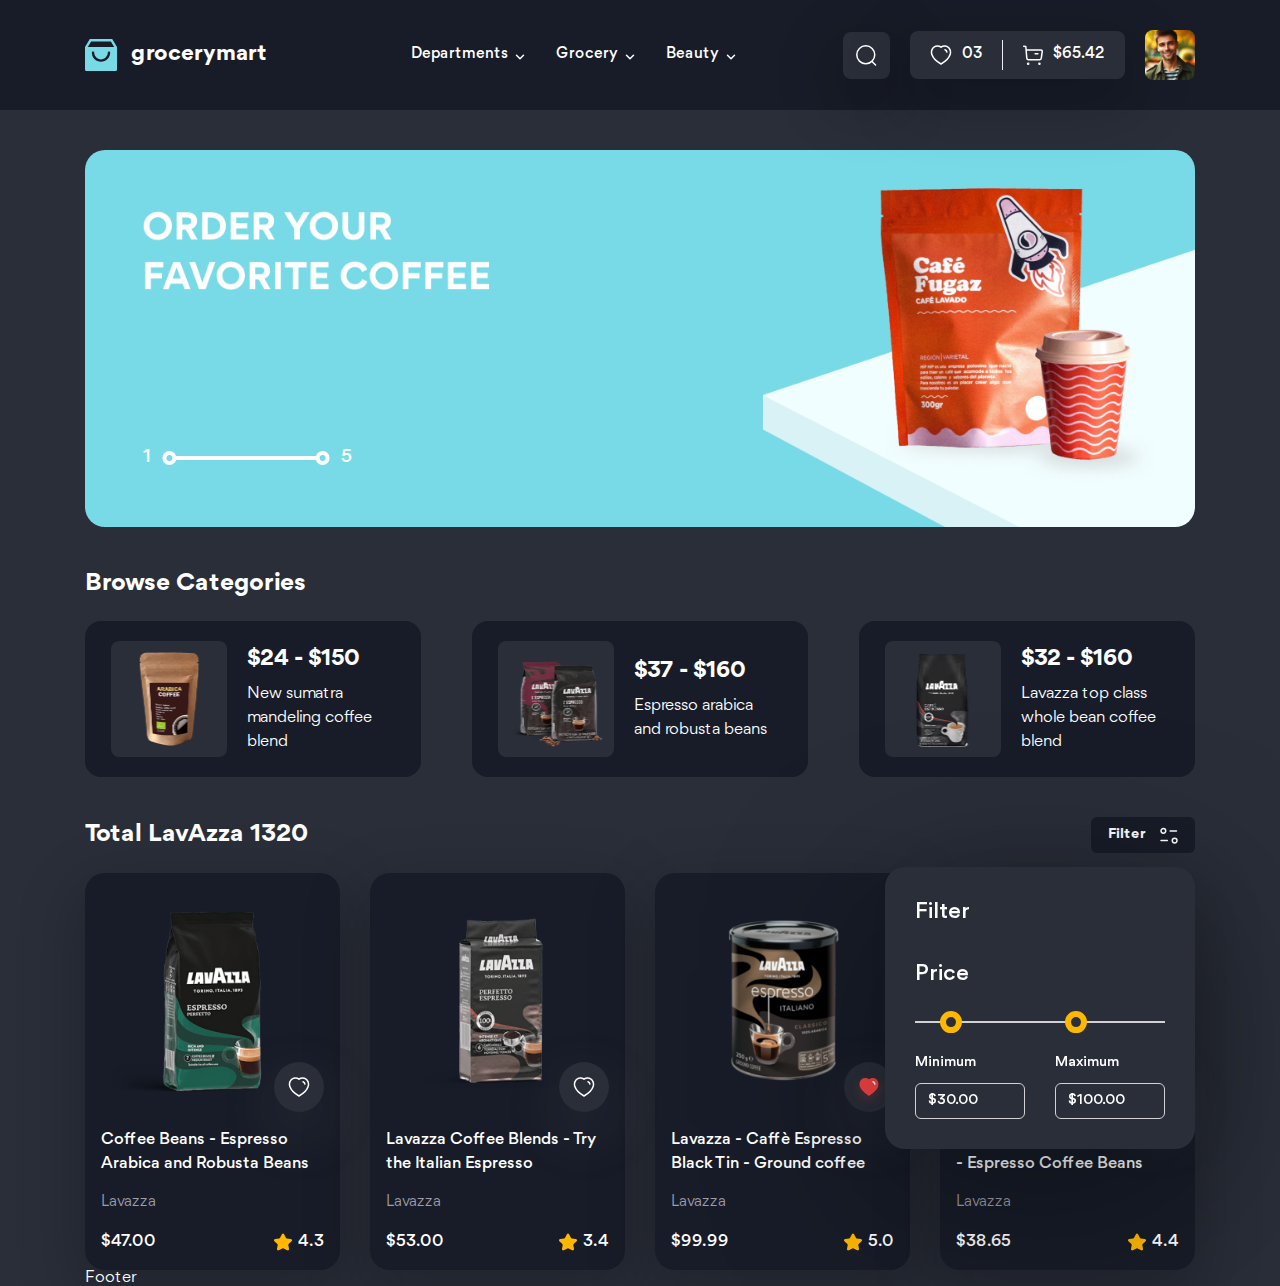
==== index.html @ 6d260caa "Làm form filter sản phẩm #1" ====
<!DOCTYPE html>
<html lang="en" class="dark">
  <head>
    <meta charset="UTF-8" />
    <meta name="viewport" content="width=device-width, initial-scale=1.0" />
    <title>Grocery Mart</title>

    <!-- Favicon -->
    <link rel="apple-touch-icon" sizes="76x76" href="./assets/favicon/apple-touch-icon.png" />
    <link rel="icon" type="image/png" sizes="32x32" href="./assets/favicon/favicon-32x32.png" />
    <link rel="icon" type="image/png" sizes="16x16" href="./assets/favicon/favicon-16x16.png" />
    <link rel="manifest" href="./assets/favicon/site.webmanifest" />
    <link rel="mask-icon" href="./assets/favicon/safari-pinned-tab.svg" color="#5bbad5" />
    <meta name="msapplication-TileColor" content="#da532c" />
    <meta name="theme-color" content="#ffffff" />

    <!-- Fonts -->
    <link rel="stylesheet" href="./assets/fonts/stylesheet.css" />

    <!-- Styles -->
    <link rel="stylesheet" href="./assets/css/main.css" />

    <!-- Scripts -->
    <script src="./assets/js/scripts.js"></script>
  </head>
  <body>
    <!-- Header -->
    <header id="header" class="header"></header>
    <script>
      load("#header", "./templates/header.html");
    </script>

    <div class="container home">
      <!-- Slideshow -->
      <div class="home__container">
        <div class="slideshow">
          <div class="slideshow__inner">
            <div class="slideshow__item">
              <a href="#!" class="slideshow__link">
                <picture>
                  <source srcset="./assets/images/slideshow/item-1-md.png" media="(max-width: 767.98px)" />
                  <img src="./assets/images/slideshow/item-1.png" alt="" class="slideshow__img" />
                </picture>
              </a>
            </div>
          </div>

          <div class="slideshow__page">
            <span class="slideshow__num">1</span>
            <span class="slideshow__slider"></span>
            <span class="slideshow__num">5</span>
          </div>
        </div>
      </div>

      <!-- Browse Categories -->
      <section class="home__container">
        <div class="home__row">
          <h2 class="home__heading">Browse Categories</h2>
        </div>
        <div class="home__cate row row-cols-3 row-cols-md-1">
          <!-- Category item 1 -->
          <div class="col">
            <a href="#!">
              <article class="cate-item">
                <img src="./assets/images/category-item/cate-item-1.png" alt="" class="cate-item__thumb" />
                <div class="cate-item__info">
                  <h3 class="cate-item__title">$24 - $150</h3>
                  <p class="cate-item__desc">New sumatra mandeling coffee blend</p>
                </div>
              </article>
            </a>
          </div>

          <!-- Category item 2 -->
          <div class="col">
            <a href="#!">
              <article class="cate-item">
                <img src="./assets/images/category-item/cate-item-2.png" alt="" class="cate-item__thumb" />
                <div class="cate-item__info">
                  <h3 class="cate-item__title">$37 - $160</h3>
                  <p class="cate-item__desc">Espresso arabica and robusta beans</p>
                </div>
              </article>
            </a>
          </div>

          <!-- Category item 3 -->
          <div class="col">
            <a href="#!">
              <article class="cate-item">
                <img src="./assets/images/category-item/cate-item-3.png" alt="" class="cate-item__thumb" />
                <div class="cate-item__info">
                  <h3 class="cate-item__title">$32 - $160</h3>
                  <p class="cate-item__desc">Lavazza top class whole bean coffee blend</p>
                </div>
              </article>
            </a>
          </div>
        </div>
      </section>

      <!-- Total LavAzza 1320 -->
      <section class="home__container">
        <div class="home__row">
          <h2 class="home__heading">Total LavAzza 1320</h2>
          <div class="filter-wrap">
            <button class="filter-btn">
              Filter
              <img src="./assets/icons/filter.svg" alt="" class="filter-btn__icon icon" />
            </button>

            <div class="filter">
              <h3 class="filter__heading">Filter</h3>
              <form action="" class="filter__form">
                <div class="filter__row">
                  <!-- Filter col 1 -->
                  <div class="filter__col">
                    <label for="" class="filter__label">Price</label>
                    <div class="filter__form-group">
                      <div class="filter__form-slider" style="--min-value: 10%; --max-value: 60%"></div>
                    </div>
                    <div class="filter__form-group filter__form-group--inline">
                      <div>
                        <label for="" class="filter__label filter__label--small">Minimum</label>
                        <input type="text" value="$30.00" class="filter__input" readonly />
                      </div>
                      <div>
                        <label for="" class="filter__label filter__label--small">Maximum</label>
                        <input type="text" value="$100.00" class="filter__input" readonly />
                      </div>
                    </div>
                  </div>

                  <!-- Filter col 2 -->
                  <div class="filter__col"></div>

                  <!-- Filter col 3 -->
                  <div class="filter__col"></div>
                </div>
              </form>
            </div>
          </div>
        </div>

        <div class="row row-cols-4 row-cols-lg-2 row-cols-sm-1 gy-3">
          <!-- Product card 1 -->
          <div class="col">
            <article class="product-card">
              <div class="product-card__img-wrap">
                <a href="#!"
                  ><img src="./assets/images/product-card/product-1.png" alt="" class="product-card__thumb"
                /></a>
                <button class="like-btn product-card__like-btn">
                  <img src="./assets/icons/heart.svg" alt="" class="like-btn__icon icon" />
                  <img src="./assets/icons/heart-red.svg" alt="" class="like-btn__icon--liked" />
                </button>
              </div>
              <h3 class="product-card__title"><a href="#!">Coffee Beans - Espresso Arabica and Robusta Beans</a></h3>
              <p class="product-card__brand">Lavazza</p>
              <div class="product-card__row">
                <span class="product-card__price">$47.00</span>
                <img src="./assets/icons/star.svg" alt="" class="product-card__star-icon" />
                <span class="product-card__score">4.3</span>
              </div>
            </article>
          </div>

          <!-- Product card 2 -->
          <div class="col">
            <article class="product-card">
              <div class="product-card__img-wrap">
                <a href="#!"
                  ><img src="./assets/images/product-card/product-2.png" alt="" class="product-card__thumb"
                /></a>
                <button class="like-btn product-card__like-btn">
                  <img src="./assets/icons/heart.svg" alt="" class="like-btn__icon icon" />
                  <img src="./assets/icons/heart-red.svg" alt="" class="like-btn__icon--liked" />
                </button>
              </div>
              <h3 class="product-card__title"><a href="#!">Lavazza Coffee Blends - Try the Italian Espresso</a></h3>
              <p class="product-card__brand">Lavazza</p>
              <div class="product-card__row">
                <span class="product-card__price">$53.00</span>
                <img src="./assets/icons/star.svg" alt="" class="product-card__star-icon" />
                <span class="product-card__score">3.4</span>
              </div>
            </article>
          </div>

          <!-- Product card 3 -->
          <div class="col">
            <article class="product-card">
              <div class="product-card__img-wrap">
                <a href="#!"
                  ><img src="./assets/images/product-card/product-3.png" alt="" class="product-card__thumb"
                /></a>
                <button class="like-btn like-btn--liked product-card__like-btn">
                  <img src="./assets/icons/heart.svg" alt="" class="like-btn__icon icon" />
                  <img src="./assets/icons/heart-red.svg" alt="" class="like-btn__icon--liked" />
                </button>
              </div>
              <h3 class="product-card__title"><a href="#!">Lavazza - Caffè Espresso Black Tin - Ground coffee</a></h3>
              <p class="product-card__brand">Lavazza</p>
              <div class="product-card__row">
                <span class="product-card__price">$99.99</span>
                <img src="./assets/icons/star.svg" alt="" class="product-card__star-icon" />
                <span class="product-card__score">5.0</span>
              </div>
            </article>
          </div>

          <!-- Product card 4 -->
          <div class="col">
            <article class="product-card">
              <div class="product-card__img-wrap">
                <a href="#!"
                  ><img src="./assets/images/product-card/product-4.png" alt="" class="product-card__thumb"
                /></a>
                <button class="like-btn product-card__like-btn">
                  <img src="./assets/icons/heart.svg" alt="" class="like-btn__icon icon" />
                  <img src="./assets/icons/heart-red.svg" alt="" class="like-btn__icon--liked" />
                </button>
              </div>
              <h3 class="product-card__title"><a href="#!">Qualità Oro Mountain Grown - Espresso Coffee Beans</a></h3>
              <p class="product-card__brand">Lavazza</p>
              <div class="product-card__row">
                <span class="product-card__price">$38.65</span>
                <img src="./assets/icons/star.svg" alt="" class="product-card__star-icon" />
                <span class="product-card__score">4.4</span>
              </div>
            </article>
          </div>
        </div>
      </section>

      <!-- Footer -->
      <footer id="footer"></footer>
      <script>
        load("#footer", "./templates/footer.html");
      </script>
    </div>
  </body>
</html>
---- assets/fonts/stylesheet.css ----
@font-face {
    font-family: 'Gordita';
    src: url('Gordita-Bold.woff2') format('woff2'),
        url('Gordita-Bold.woff') format('woff');
    font-weight: bold;
    font-style: normal;
    font-display: swap;
}

@font-face {
    font-family: 'Gordita';
    src: url('Gordita-BlackItalic.woff2') format('woff2'),
        url('Gordita-BlackItalic.woff') format('woff');
    font-weight: 900;
    font-style: italic;
    font-display: swap;
}

@font-face {
    font-family: 'Gordita';
    src: url('Gordita-Black.woff2') format('woff2'),
        url('Gordita-Black.woff') format('woff');
    font-weight: 900;
    font-style: normal;
    font-display: swap;
}

@font-face {
    font-family: 'Gordita';
    src: url('Gordita-Regular.woff2') format('woff2'),
        url('Gordita-Regular.woff') format('woff');
    font-weight: normal;
    font-style: normal;
    font-display: swap;
}

@font-face {
    font-family: 'Gordita';
    src: url('Gordita-Medium.woff2') format('woff2'),
        url('Gordita-Medium.woff') format('woff');
    font-weight: 500;
    font-style: normal;
    font-display: swap;
}

@font-face {
    font-family: 'Gordita';
    src: url('Gordita-Light.woff2') format('woff2'),
        url('Gordita-Light.woff') format('woff');
    font-weight: 300;
    font-style: normal;
    font-display: swap;
}

@font-face {
    font-family: 'Gordita';
    src: url('Gordita-MediumItalic.woff2') format('woff2'),
        url('Gordita-MediumItalic.woff') format('woff');
    font-weight: 500;
    font-style: italic;
    font-display: swap;
}

@font-face {
    font-family: 'Gordita';
    src: url('Gordita-BoldItalic.woff2') format('woff2'),
        url('Gordita-BoldItalic.woff') format('woff');
    font-weight: bold;
    font-style: italic;
    font-display: swap;
}

@font-face {
    font-family: 'Gordita';
    src: url('Gordita-LightItalic.woff2') format('woff2'),
        url('Gordita-LightItalic.woff') format('woff');
    font-weight: 300;
    font-style: italic;
    font-display: swap;
}

@font-face {
    font-family: 'Gordita';
    src: url('Gordita-Italic.woff2') format('woff2'),
        url('Gordita-Italic.woff') format('woff');
    font-weight: normal;
    font-style: italic;
    font-display: swap;
}
---- assets/css/main.css ----
/* http://meyerweb.com/eric/tools/css/reset/ 
   v2.0 | 20110126
   License: none (public domain)
*/
html,
body,
div,
span,
applet,
object,
iframe,
h1,
h2,
h3,
h4,
h5,
h6,
p,
blockquote,
pre,
a,
abbr,
acronym,
address,
big,
cite,
code,
del,
dfn,
em,
img,
ins,
kbd,
q,
s,
samp,
small,
strike,
strong,
sub,
sup,
tt,
var,
b,
u,
i,
center,
dl,
dt,
dd,
ol,
ul,
li,
fieldset,
form,
label,
legend,
table,
caption,
tbody,
tfoot,
thead,
tr,
th,
td,
article,
aside,
canvas,
details,
embed,
figure,
figcaption,
footer,
header,
hgroup,
menu,
nav,
output,
ruby,
section,
summary,
time,
mark,
audio,
video {
  margin: 0;
  padding: 0;
  border: 0;
  font-size: 100%;
  font: inherit;
  vertical-align: baseline;
}

/* HTML5 display-role reset for older browsers */
article,
aside,
details,
figcaption,
figure,
footer,
header,
hgroup,
menu,
nav,
section {
  display: block;
}

body {
  line-height: 1;
}

ol,
ul {
  list-style: none;
}

blockquote,
q {
  quotes: none;
}

blockquote:before,
blockquote:after,
q:before,
q:after {
  content: "";
  content: none;
}

table {
  border-collapse: collapse;
  border-spacing: 0;
}

*,
::before,
::after {
  box-sizing: border-box;
}

html {
  font-size: 62.5%;
}

body {
  font-size: 1.6rem;
  font-family: Gordita, sans-serif;
  color: var(--text-color);
  background-color: var(--body-bg-color);
}

a {
  color: inherit;
  text-decoration: none;
  -webkit-tap-highlight-color: transparent;
}

button {
  background: transparent;
  border: none;
  outline: none;
  cursor: pointer;
}

button,
input,
select,
textarea {
  font-family: inherit;
  color: inherit;
  outline: none;
  -webkit-tap-highlight-color: transparent;
}

.icon {
  filter: var(--icon-color);
}

@media (max-width: 575.98px) {
  .container {
    padding-left: 20px !important;
    padding-right: 20px !important;
  }
}

.row > *, .container-fluid, .container {
  padding-left: calc(var(--grid-gutter-x) * 0.5);
  padding-right: calc(var(--grid-gutter-x) * 0.5);
}

.container-fluid, .container {
  --grid-gutter-x: 30px;
  --grid-gutter-y: 0;
  width: 100%;
  margin-left: auto;
  margin-right: auto;
}

.container {
  width: 1370px;
}

.row {
  display: flex;
  flex-wrap: wrap;
  margin-top: calc(var(--grid-gutter-y) * -1);
  margin-left: calc(var(--grid-gutter-x) * 0.5 * -1);
  margin-right: calc(var(--grid-gutter-x) * 0.5 * -1);
}
.row > * {
  margin-top: var(--grid-gutter-y);
}

.col {
  flex: 1 0;
}

.row-cols-1 > * {
  flex: 0 0 auto;
  width: 100%;
}

.row-cols-2 > * {
  flex: 0 0 auto;
  width: 50%;
}

.row-cols-3 > * {
  flex: 0 0 auto;
  width: 33.3333333333%;
}

.row-cols-4 > * {
  flex: 0 0 auto;
  width: 25%;
}

.row-cols-5 > * {
  flex: 0 0 auto;
  width: 20%;
}

.row-cols-6 > * {
  flex: 0 0 auto;
  width: 16.6666666667%;
}

.col-1 {
  flex: 0 0 auto;
  width: 8.3333333333%;
}

.col-2 {
  flex: 0 0 auto;
  width: 16.6666666667%;
}

.col-3 {
  flex: 0 0 auto;
  width: 25%;
}

.col-4 {
  flex: 0 0 auto;
  width: 33.3333333333%;
}

.col-5 {
  flex: 0 0 auto;
  width: 41.6666666667%;
}

.col-6 {
  flex: 0 0 auto;
  width: 50%;
}

.col-7 {
  flex: 0 0 auto;
  width: 58.3333333333%;
}

.col-8 {
  flex: 0 0 auto;
  width: 66.6666666667%;
}

.col-9 {
  flex: 0 0 auto;
  width: 75%;
}

.col-10 {
  flex: 0 0 auto;
  width: 83.3333333333%;
}

.col-11 {
  flex: 0 0 auto;
  width: 91.6666666667%;
}

.col-12 {
  flex: 0 0 auto;
  width: 100%;
}

.offset-0 {
  margin-left: 0;
}

.offset-1 {
  margin-left: 8.3333333333%;
}

.offset-2 {
  margin-left: 16.6666666667%;
}

.offset-3 {
  margin-left: 25%;
}

.offset-4 {
  margin-left: 33.3333333333%;
}

.offset-5 {
  margin-left: 41.6666666667%;
}

.offset-6 {
  margin-left: 50%;
}

.offset-7 {
  margin-left: 58.3333333333%;
}

.offset-8 {
  margin-left: 66.6666666667%;
}

.offset-9 {
  margin-left: 75%;
}

.offset-10 {
  margin-left: 83.3333333333%;
}

.offset-11 {
  margin-left: 91.6666666667%;
}

.g-0,
.gx-0 {
  --grid-gutter-x: 0px;
}

.g-0,
.gy-0 {
  --grid-gutter-y: 0px;
}

.g-1,
.gx-1 {
  --grid-gutter-x: 7.5px;
}

.g-1,
.gy-1 {
  --grid-gutter-y: 7.5px;
}

.g-2,
.gx-2 {
  --grid-gutter-x: 15px;
}

.g-2,
.gy-2 {
  --grid-gutter-y: 15px;
}

.g-3,
.gx-3 {
  --grid-gutter-x: 30px;
}

.g-3,
.gy-3 {
  --grid-gutter-y: 30px;
}

.g-4,
.gx-4 {
  --grid-gutter-x: 45px;
}

.g-4,
.gy-4 {
  --grid-gutter-y: 45px;
}

.g-5,
.gx-5 {
  --grid-gutter-x: 90px;
}

.g-5,
.gy-5 {
  --grid-gutter-y: 90px;
}

@media (max-width: 1399.98px) {
  .container {
    max-width: 1140px;
  }
  .row-cols-xxl-1 > * {
    flex: 0 0 auto;
    width: 100%;
  }
  .row-cols-xxl-2 > * {
    flex: 0 0 auto;
    width: 50%;
  }
  .row-cols-xxl-3 > * {
    flex: 0 0 auto;
    width: 33.3333333333%;
  }
  .row-cols-xxl-4 > * {
    flex: 0 0 auto;
    width: 25%;
  }
  .row-cols-xxl-5 > * {
    flex: 0 0 auto;
    width: 20%;
  }
  .row-cols-xxl-6 > * {
    flex: 0 0 auto;
    width: 16.6666666667%;
  }
  .col-xxl-1 {
    flex: 0 0 auto;
    width: 8.3333333333%;
  }
  .col-xxl-2 {
    flex: 0 0 auto;
    width: 16.6666666667%;
  }
  .col-xxl-3 {
    flex: 0 0 auto;
    width: 25%;
  }
  .col-xxl-4 {
    flex: 0 0 auto;
    width: 33.3333333333%;
  }
  .col-xxl-5 {
    flex: 0 0 auto;
    width: 41.6666666667%;
  }
  .col-xxl-6 {
    flex: 0 0 auto;
    width: 50%;
  }
  .col-xxl-7 {
    flex: 0 0 auto;
    width: 58.3333333333%;
  }
  .col-xxl-8 {
    flex: 0 0 auto;
    width: 66.6666666667%;
  }
  .col-xxl-9 {
    flex: 0 0 auto;
    width: 75%;
  }
  .col-xxl-10 {
    flex: 0 0 auto;
    width: 83.3333333333%;
  }
  .col-xxl-11 {
    flex: 0 0 auto;
    width: 91.6666666667%;
  }
  .col-xxl-12 {
    flex: 0 0 auto;
    width: 100%;
  }
  .offset-xxl-0 {
    margin-left: 0;
  }
  .offset-xxl-1 {
    margin-left: 8.3333333333%;
  }
  .offset-xxl-2 {
    margin-left: 16.6666666667%;
  }
  .offset-xxl-3 {
    margin-left: 25%;
  }
  .offset-xxl-4 {
    margin-left: 33.3333333333%;
  }
  .offset-xxl-5 {
    margin-left: 41.6666666667%;
  }
  .offset-xxl-6 {
    margin-left: 50%;
  }
  .offset-xxl-7 {
    margin-left: 58.3333333333%;
  }
  .offset-xxl-8 {
    margin-left: 66.6666666667%;
  }
  .offset-xxl-9 {
    margin-left: 75%;
  }
  .offset-xxl-10 {
    margin-left: 83.3333333333%;
  }
  .offset-xxl-11 {
    margin-left: 91.6666666667%;
  }
  .g-xxl-0,
  .gx-xxl-0 {
    --grid-gutter-x: 0px;
  }
  .g-xxl-0,
  .gy-xxl-0 {
    --grid-gutter-y: 0px;
  }
  .g-xxl-1,
  .gx-xxl-1 {
    --grid-gutter-x: 7.5px;
  }
  .g-xxl-1,
  .gy-xxl-1 {
    --grid-gutter-y: 7.5px;
  }
  .g-xxl-2,
  .gx-xxl-2 {
    --grid-gutter-x: 15px;
  }
  .g-xxl-2,
  .gy-xxl-2 {
    --grid-gutter-y: 15px;
  }
  .g-xxl-3,
  .gx-xxl-3 {
    --grid-gutter-x: 30px;
  }
  .g-xxl-3,
  .gy-xxl-3 {
    --grid-gutter-y: 30px;
  }
  .g-xxl-4,
  .gx-xxl-4 {
    --grid-gutter-x: 45px;
  }
  .g-xxl-4,
  .gy-xxl-4 {
    --grid-gutter-y: 45px;
  }
  .g-xxl-5,
  .gx-xxl-5 {
    --grid-gutter-x: 90px;
  }
  .g-xxl-5,
  .gy-xxl-5 {
    --grid-gutter-y: 90px;
  }
}
@media (max-width: 1199.98px) {
  .container {
    max-width: 960px;
  }
  .row-cols-xl-1 > * {
    flex: 0 0 auto;
    width: 100%;
  }
  .row-cols-xl-2 > * {
    flex: 0 0 auto;
    width: 50%;
  }
  .row-cols-xl-3 > * {
    flex: 0 0 auto;
    width: 33.3333333333%;
  }
  .row-cols-xl-4 > * {
    flex: 0 0 auto;
    width: 25%;
  }
  .row-cols-xl-5 > * {
    flex: 0 0 auto;
    width: 20%;
  }
  .row-cols-xl-6 > * {
    flex: 0 0 auto;
    width: 16.6666666667%;
  }
  .col-xl-1 {
    flex: 0 0 auto;
    width: 8.3333333333%;
  }
  .col-xl-2 {
    flex: 0 0 auto;
    width: 16.6666666667%;
  }
  .col-xl-3 {
    flex: 0 0 auto;
    width: 25%;
  }
  .col-xl-4 {
    flex: 0 0 auto;
    width: 33.3333333333%;
  }
  .col-xl-5 {
    flex: 0 0 auto;
    width: 41.6666666667%;
  }
  .col-xl-6 {
    flex: 0 0 auto;
    width: 50%;
  }
  .col-xl-7 {
    flex: 0 0 auto;
    width: 58.3333333333%;
  }
  .col-xl-8 {
    flex: 0 0 auto;
    width: 66.6666666667%;
  }
  .col-xl-9 {
    flex: 0 0 auto;
    width: 75%;
  }
  .col-xl-10 {
    flex: 0 0 auto;
    width: 83.3333333333%;
  }
  .col-xl-11 {
    flex: 0 0 auto;
    width: 91.6666666667%;
  }
  .col-xl-12 {
    flex: 0 0 auto;
    width: 100%;
  }
  .offset-xl-0 {
    margin-left: 0;
  }
  .offset-xl-1 {
    margin-left: 8.3333333333%;
  }
  .offset-xl-2 {
    margin-left: 16.6666666667%;
  }
  .offset-xl-3 {
    margin-left: 25%;
  }
  .offset-xl-4 {
    margin-left: 33.3333333333%;
  }
  .offset-xl-5 {
    margin-left: 41.6666666667%;
  }
  .offset-xl-6 {
    margin-left: 50%;
  }
  .offset-xl-7 {
    margin-left: 58.3333333333%;
  }
  .offset-xl-8 {
    margin-left: 66.6666666667%;
  }
  .offset-xl-9 {
    margin-left: 75%;
  }
  .offset-xl-10 {
    margin-left: 83.3333333333%;
  }
  .offset-xl-11 {
    margin-left: 91.6666666667%;
  }
  .g-xl-0,
  .gx-xl-0 {
    --grid-gutter-x: 0px;
  }
  .g-xl-0,
  .gy-xl-0 {
    --grid-gutter-y: 0px;
  }
  .g-xl-1,
  .gx-xl-1 {
    --grid-gutter-x: 7.5px;
  }
  .g-xl-1,
  .gy-xl-1 {
    --grid-gutter-y: 7.5px;
  }
  .g-xl-2,
  .gx-xl-2 {
    --grid-gutter-x: 15px;
  }
  .g-xl-2,
  .gy-xl-2 {
    --grid-gutter-y: 15px;
  }
  .g-xl-3,
  .gx-xl-3 {
    --grid-gutter-x: 30px;
  }
  .g-xl-3,
  .gy-xl-3 {
    --grid-gutter-y: 30px;
  }
  .g-xl-4,
  .gx-xl-4 {
    --grid-gutter-x: 45px;
  }
  .g-xl-4,
  .gy-xl-4 {
    --grid-gutter-y: 45px;
  }
  .g-xl-5,
  .gx-xl-5 {
    --grid-gutter-x: 90px;
  }
  .g-xl-5,
  .gy-xl-5 {
    --grid-gutter-y: 90px;
  }
}
@media (max-width: 991.98px) {
  .container {
    max-width: 720px;
  }
  .row-cols-lg-1 > * {
    flex: 0 0 auto;
    width: 100%;
  }
  .row-cols-lg-2 > * {
    flex: 0 0 auto;
    width: 50%;
  }
  .row-cols-lg-3 > * {
    flex: 0 0 auto;
    width: 33.3333333333%;
  }
  .row-cols-lg-4 > * {
    flex: 0 0 auto;
    width: 25%;
  }
  .row-cols-lg-5 > * {
    flex: 0 0 auto;
    width: 20%;
  }
  .row-cols-lg-6 > * {
    flex: 0 0 auto;
    width: 16.6666666667%;
  }
  .col-lg-1 {
    flex: 0 0 auto;
    width: 8.3333333333%;
  }
  .col-lg-2 {
    flex: 0 0 auto;
    width: 16.6666666667%;
  }
  .col-lg-3 {
    flex: 0 0 auto;
    width: 25%;
  }
  .col-lg-4 {
    flex: 0 0 auto;
    width: 33.3333333333%;
  }
  .col-lg-5 {
    flex: 0 0 auto;
    width: 41.6666666667%;
  }
  .col-lg-6 {
    flex: 0 0 auto;
    width: 50%;
  }
  .col-lg-7 {
    flex: 0 0 auto;
    width: 58.3333333333%;
  }
  .col-lg-8 {
    flex: 0 0 auto;
    width: 66.6666666667%;
  }
  .col-lg-9 {
    flex: 0 0 auto;
    width: 75%;
  }
  .col-lg-10 {
    flex: 0 0 auto;
    width: 83.3333333333%;
  }
  .col-lg-11 {
    flex: 0 0 auto;
    width: 91.6666666667%;
  }
  .col-lg-12 {
    flex: 0 0 auto;
    width: 100%;
  }
  .offset-lg-0 {
    margin-left: 0;
  }
  .offset-lg-1 {
    margin-left: 8.3333333333%;
  }
  .offset-lg-2 {
    margin-left: 16.6666666667%;
  }
  .offset-lg-3 {
    margin-left: 25%;
  }
  .offset-lg-4 {
    margin-left: 33.3333333333%;
  }
  .offset-lg-5 {
    margin-left: 41.6666666667%;
  }
  .offset-lg-6 {
    margin-left: 50%;
  }
  .offset-lg-7 {
    margin-left: 58.3333333333%;
  }
  .offset-lg-8 {
    margin-left: 66.6666666667%;
  }
  .offset-lg-9 {
    margin-left: 75%;
  }
  .offset-lg-10 {
    margin-left: 83.3333333333%;
  }
  .offset-lg-11 {
    margin-left: 91.6666666667%;
  }
  .g-lg-0,
  .gx-lg-0 {
    --grid-gutter-x: 0px;
  }
  .g-lg-0,
  .gy-lg-0 {
    --grid-gutter-y: 0px;
  }
  .g-lg-1,
  .gx-lg-1 {
    --grid-gutter-x: 7.5px;
  }
  .g-lg-1,
  .gy-lg-1 {
    --grid-gutter-y: 7.5px;
  }
  .g-lg-2,
  .gx-lg-2 {
    --grid-gutter-x: 15px;
  }
  .g-lg-2,
  .gy-lg-2 {
    --grid-gutter-y: 15px;
  }
  .g-lg-3,
  .gx-lg-3 {
    --grid-gutter-x: 30px;
  }
  .g-lg-3,
  .gy-lg-3 {
    --grid-gutter-y: 30px;
  }
  .g-lg-4,
  .gx-lg-4 {
    --grid-gutter-x: 45px;
  }
  .g-lg-4,
  .gy-lg-4 {
    --grid-gutter-y: 45px;
  }
  .g-lg-5,
  .gx-lg-5 {
    --grid-gutter-x: 90px;
  }
  .g-lg-5,
  .gy-lg-5 {
    --grid-gutter-y: 90px;
  }
}
@media (max-width: 767.98px) {
  .container {
    max-width: 540px;
  }
  .row-cols-md-1 > * {
    flex: 0 0 auto;
    width: 100%;
  }
  .row-cols-md-2 > * {
    flex: 0 0 auto;
    width: 50%;
  }
  .row-cols-md-3 > * {
    flex: 0 0 auto;
    width: 33.3333333333%;
  }
  .row-cols-md-4 > * {
    flex: 0 0 auto;
    width: 25%;
  }
  .row-cols-md-5 > * {
    flex: 0 0 auto;
    width: 20%;
  }
  .row-cols-md-6 > * {
    flex: 0 0 auto;
    width: 16.6666666667%;
  }
  .col-md-1 {
    flex: 0 0 auto;
    width: 8.3333333333%;
  }
  .col-md-2 {
    flex: 0 0 auto;
    width: 16.6666666667%;
  }
  .col-md-3 {
    flex: 0 0 auto;
    width: 25%;
  }
  .col-md-4 {
    flex: 0 0 auto;
    width: 33.3333333333%;
  }
  .col-md-5 {
    flex: 0 0 auto;
    width: 41.6666666667%;
  }
  .col-md-6 {
    flex: 0 0 auto;
    width: 50%;
  }
  .col-md-7 {
    flex: 0 0 auto;
    width: 58.3333333333%;
  }
  .col-md-8 {
    flex: 0 0 auto;
    width: 66.6666666667%;
  }
  .col-md-9 {
    flex: 0 0 auto;
    width: 75%;
  }
  .col-md-10 {
    flex: 0 0 auto;
    width: 83.3333333333%;
  }
  .col-md-11 {
    flex: 0 0 auto;
    width: 91.6666666667%;
  }
  .col-md-12 {
    flex: 0 0 auto;
    width: 100%;
  }
  .offset-md-0 {
    margin-left: 0;
  }
  .offset-md-1 {
    margin-left: 8.3333333333%;
  }
  .offset-md-2 {
    margin-left: 16.6666666667%;
  }
  .offset-md-3 {
    margin-left: 25%;
  }
  .offset-md-4 {
    margin-left: 33.3333333333%;
  }
  .offset-md-5 {
    margin-left: 41.6666666667%;
  }
  .offset-md-6 {
    margin-left: 50%;
  }
  .offset-md-7 {
    margin-left: 58.3333333333%;
  }
  .offset-md-8 {
    margin-left: 66.6666666667%;
  }
  .offset-md-9 {
    margin-left: 75%;
  }
  .offset-md-10 {
    margin-left: 83.3333333333%;
  }
  .offset-md-11 {
    margin-left: 91.6666666667%;
  }
  .g-md-0,
  .gx-md-0 {
    --grid-gutter-x: 0px;
  }
  .g-md-0,
  .gy-md-0 {
    --grid-gutter-y: 0px;
  }
  .g-md-1,
  .gx-md-1 {
    --grid-gutter-x: 7.5px;
  }
  .g-md-1,
  .gy-md-1 {
    --grid-gutter-y: 7.5px;
  }
  .g-md-2,
  .gx-md-2 {
    --grid-gutter-x: 15px;
  }
  .g-md-2,
  .gy-md-2 {
    --grid-gutter-y: 15px;
  }
  .g-md-3,
  .gx-md-3 {
    --grid-gutter-x: 30px;
  }
  .g-md-3,
  .gy-md-3 {
    --grid-gutter-y: 30px;
  }
  .g-md-4,
  .gx-md-4 {
    --grid-gutter-x: 45px;
  }
  .g-md-4,
  .gy-md-4 {
    --grid-gutter-y: 45px;
  }
  .g-md-5,
  .gx-md-5 {
    --grid-gutter-x: 90px;
  }
  .g-md-5,
  .gy-md-5 {
    --grid-gutter-y: 90px;
  }
}
@media (max-width: 575.98px) {
  .container {
    max-width: 100%;
  }
  .row-cols-sm-1 > * {
    flex: 0 0 auto;
    width: 100%;
  }
  .row-cols-sm-2 > * {
    flex: 0 0 auto;
    width: 50%;
  }
  .row-cols-sm-3 > * {
    flex: 0 0 auto;
    width: 33.3333333333%;
  }
  .row-cols-sm-4 > * {
    flex: 0 0 auto;
    width: 25%;
  }
  .row-cols-sm-5 > * {
    flex: 0 0 auto;
    width: 20%;
  }
  .row-cols-sm-6 > * {
    flex: 0 0 auto;
    width: 16.6666666667%;
  }
  .col-sm-1 {
    flex: 0 0 auto;
    width: 8.3333333333%;
  }
  .col-sm-2 {
    flex: 0 0 auto;
    width: 16.6666666667%;
  }
  .col-sm-3 {
    flex: 0 0 auto;
    width: 25%;
  }
  .col-sm-4 {
    flex: 0 0 auto;
    width: 33.3333333333%;
  }
  .col-sm-5 {
    flex: 0 0 auto;
    width: 41.6666666667%;
  }
  .col-sm-6 {
    flex: 0 0 auto;
    width: 50%;
  }
  .col-sm-7 {
    flex: 0 0 auto;
    width: 58.3333333333%;
  }
  .col-sm-8 {
    flex: 0 0 auto;
    width: 66.6666666667%;
  }
  .col-sm-9 {
    flex: 0 0 auto;
    width: 75%;
  }
  .col-sm-10 {
    flex: 0 0 auto;
    width: 83.3333333333%;
  }
  .col-sm-11 {
    flex: 0 0 auto;
    width: 91.6666666667%;
  }
  .col-sm-12 {
    flex: 0 0 auto;
    width: 100%;
  }
  .offset-sm-0 {
    margin-left: 0;
  }
  .offset-sm-1 {
    margin-left: 8.3333333333%;
  }
  .offset-sm-2 {
    margin-left: 16.6666666667%;
  }
  .offset-sm-3 {
    margin-left: 25%;
  }
  .offset-sm-4 {
    margin-left: 33.3333333333%;
  }
  .offset-sm-5 {
    margin-left: 41.6666666667%;
  }
  .offset-sm-6 {
    margin-left: 50%;
  }
  .offset-sm-7 {
    margin-left: 58.3333333333%;
  }
  .offset-sm-8 {
    margin-left: 66.6666666667%;
  }
  .offset-sm-9 {
    margin-left: 75%;
  }
  .offset-sm-10 {
    margin-left: 83.3333333333%;
  }
  .offset-sm-11 {
    margin-left: 91.6666666667%;
  }
  .g-sm-0,
  .gx-sm-0 {
    --grid-gutter-x: 0px;
  }
  .g-sm-0,
  .gy-sm-0 {
    --grid-gutter-y: 0px;
  }
  .g-sm-1,
  .gx-sm-1 {
    --grid-gutter-x: 7.5px;
  }
  .g-sm-1,
  .gy-sm-1 {
    --grid-gutter-y: 7.5px;
  }
  .g-sm-2,
  .gx-sm-2 {
    --grid-gutter-x: 15px;
  }
  .g-sm-2,
  .gy-sm-2 {
    --grid-gutter-y: 15px;
  }
  .g-sm-3,
  .gx-sm-3 {
    --grid-gutter-x: 30px;
  }
  .g-sm-3,
  .gy-sm-3 {
    --grid-gutter-y: 30px;
  }
  .g-sm-4,
  .gx-sm-4 {
    --grid-gutter-x: 45px;
  }
  .g-sm-4,
  .gy-sm-4 {
    --grid-gutter-y: 45px;
  }
  .g-sm-5,
  .gx-sm-5 {
    --grid-gutter-x: 90px;
  }
  .g-sm-5,
  .gy-sm-5 {
    --grid-gutter-y: 90px;
  }
}
.d-block {
  display: block !important;
}

.d-flex {
  display: flex !important;
}

.d-grid {
  display: grid !important;
}

.d-none {
  display: none !important;
}

@media (max-width: 1399.98px) {
  .d-xxl-block {
    display: block !important;
  }
  .d-xxl-flex {
    display: flex !important;
  }
  .d-xxl-grid {
    display: grid !important;
  }
  .d-xxl-none {
    display: none !important;
  }
}
@media (max-width: 1199.98px) {
  .d-xl-block {
    display: block !important;
  }
  .d-xl-flex {
    display: flex !important;
  }
  .d-xl-grid {
    display: grid !important;
  }
  .d-xl-none {
    display: none !important;
  }
}
@media (max-width: 991.98px) {
  .d-lg-block {
    display: block !important;
  }
  .d-lg-flex {
    display: flex !important;
  }
  .d-lg-grid {
    display: grid !important;
  }
  .d-lg-none {
    display: none !important;
  }
}
@media (max-width: 767.98px) {
  .d-md-block {
    display: block !important;
  }
  .d-md-flex {
    display: flex !important;
  }
  .d-md-grid {
    display: grid !important;
  }
  .d-md-none {
    display: none !important;
  }
}
@media (max-width: 575.98px) {
  .d-sm-block {
    display: block !important;
  }
  .d-sm-flex {
    display: flex !important;
  }
  .d-sm-grid {
    display: grid !important;
  }
  .d-sm-none {
    display: none !important;
  }
}
.top-act__btn, .top-act__group, .top-act, .navbar__link, .navbar__list, .top-bar {
  display: flex;
  align-items: center;
}

.header {
  background-color: var(--header-bg-color);
}
@media (max-width: 991.98px) {
  .header {
    box-shadow: 0px 20px 60px 10px var(--header-shadow-color);
  }
}

.top-bar {
  position: relative;
  z-index: 1;
  padding: 30px 0;
}
@media (max-width: 991.98px) {
  .top-bar {
    padding: 20px 0;
  }
}
@media (max-width: 767.98px) {
  .top-bar {
    justify-content: space-between;
  }
}
@media (max-width: 575.98px) {
  .top-bar {
    padding: 16px 0;
  }
}

.navbar {
  margin-left: 129px;
}
@media (max-width: 1199.98px) {
  .navbar {
    margin-left: 38px;
  }
}
@media (max-width: 991.98px) {
  .navbar {
    position: fixed;
    inset: 0 50% 0 0;
    z-index: 9;
    margin-left: 0;
    padding: 20px 0;
    border-radius: 0px 20px 20px 0px;
    background: var(--sidebar-bg-color);
    opacity: 0;
    visibility: hidden;
    translate: -100%;
    transition: all 0.5s;
  }
  .navbar.show {
    opacity: 1;
    visibility: visible;
    translate: 0;
    box-shadow: 0px 40px 90px 20px var(--sidebar-shadow-color);
  }
  .navbar.show ~ .navbar__overlay {
    visibility: visible;
    opacity: 1;
  }
}
@media (max-width: 767.98px) {
  .navbar {
    inset: 0 40% 0 0;
  }
}
@media (max-width: 575.98px) {
  .navbar {
    inset: 0 20% 0 0;
  }
}
.navbar__close-btn {
  display: none;
}
@media (max-width: 991.98px) {
  .navbar__close-btn {
    display: block;
    padding: 10px 30px;
  }
}
@media (max-width: 575.98px) {
  .navbar__close-btn {
    display: block;
    padding: 5px 20px 10px;
  }
}
.navbar__overlay {
  visibility: hidden;
  opacity: 0;
}
@media (max-width: 991.98px) {
  .navbar__overlay {
    position: fixed;
    inset: 0;
    z-index: 8;
    background: rgba(0, 0, 0, 0.3);
    transition: all 0.5s;
  }
}
@media (max-width: 991.98px) {
  .navbar__list {
    flex-direction: column;
    align-items: flex-start;
    height: calc(100% - 26px);
    overflow-y: auto;
    overscroll-behavior: contain;
  }
}
@media (max-width: 767.98px) {
  .navbar__list {
    height: calc(100% - 126px);
  }
}
.navbar__item:hover .dropdown {
  display: block;
}
@media (max-width: 991.98px) {
  .navbar__item {
    width: 100%;
  }
  .navbar__item:hover .dropdown {
    display: none;
  }
  .navbar__item--active .dropdown {
    display: block !important;
  }
}
.navbar__link {
  gap: 6px;
  height: 50px;
  padding: 0 15px;
  font-size: 1.5rem;
  font-weight: 500;
  line-height: 146.667%;
}
@media (max-width: 991.98px) {
  .navbar__link {
    justify-content: space-between;
    padding: 0 30px;
    font-size: 1.6rem;
    line-height: 150%;
  }
}
@media (max-width: 575.98px) {
  .navbar__link {
    height: 44px;
    padding: 0 20px;
  }
}
.navbar__arrow {
  margin-top: 3px;
}
@media (max-width: 991.98px) {
  .navbar__arrow {
    rotate: -90deg;
    transition: rotate 0.3s;
  }
}
.navbar__item--active .navbar__arrow {
  rotate: 0deg;
}

.top-act {
  gap: 20px;
  margin-left: auto;
}
@media (max-width: 767.98px) {
  .top-act {
    margin-left: 0;
  }
}
.top-act__group {
  border-radius: 8px;
  background: var(--top-act-group-bg-color);
  box-shadow: 0px 20px 60px 10px var(--top-act-group-shadow);
}
.top-act__group--single .top-act__btn {
  padding: 13px;
}
.top-act__btn {
  gap: 10px;
  padding: 13px 20px;
  cursor: pointer;
}
.top-act__title {
  font-size: 1.5rem;
  font-weight: 500;
  line-height: 146.667%;
}
.top-act__separate {
  width: 1px;
  height: 30px;
  background: var(--top-act-group-separate);
}
.top-act__avatar {
  display: block;
  width: 50px;
  height: 50px;
  border-radius: 8px;
}

.nav-btn {
  height: 50px;
  align-items: center;
  padding: 0 30px;
}
@media (max-width: 575.98px) {
  .nav-btn {
    height: 44px;
    padding: 0 20px;
  }
}
.nav-btn__title, .nav-btn__qnt {
  margin-left: 16px;
  font-size: 1.5rem;
  font-weight: 500;
  line-height: 146.667%;
}
.nav-btn__qnt {
  margin-left: auto;
}

.logo {
  display: flex;
  align-items: center;
  gap: 14px;
}
@media (max-width: 991.98px) {
  .logo {
    gap: 10px;
    margin-left: 50px;
  }
}
@media (max-width: 767.98px) {
  .logo {
    margin-left: 0;
  }
}
@media (max-width: 575.98px) {
  .logo {
    margin-left: 0;
  }
}
@media (max-width: 991.98px) {
  .logo__img {
    width: 24px;
  }
}
.logo__title {
  font-size: 2.2rem;
  font-weight: 700;
  line-height: 145.455%;
}
@media (max-width: 991.98px) {
  .logo__title {
    font-size: 1.8rem;
    line-height: 144.444%;
  }
}

.dropdown {
  position: absolute;
  left: 0;
  width: min(1240px, 100%);
  padding-top: 54px;
  display: none;
}
@media (max-width: 991.98px) {
  .dropdown {
    position: initial;
    padding-top: 0;
  }
}
.dropdown__inner {
  --inner-padding: 30px;
  position: relative;
  padding: var(--inner-padding);
  border-radius: 20px;
  background: var(--dropdown-bg-color);
  box-shadow: 0px 40px 90px 20px var(--dropdown-shadow-color);
}
.dropdown__inner::before {
  content: url("../icons/dropdown-arrown.svg");
  position: absolute;
  top: -14px;
  left: var(--arrow-left-pos);
  translate: -50% c;
  filter: var(--dropdown-arrow-color);
}
@media (max-width: 991.98px) {
  .dropdown__inner {
    border-radius: 0;
    background: transparent;
    box-shadow: none;
    padding: 0 30px;
  }
  .dropdown__inner::before {
    content: none;
  }
}
@media (max-width: 575.98px) {
  .dropdown__inner {
    padding: 0 20px;
  }
}

.top-menu {
  --main-column-width: 292px;
  --max-inner-height: calc(min(582px, 100vh - 144px) - var(--inner-padding) * 2);
  position: relative;
}
.top-menu__main {
  width: var(--main-column-width);
  height: var(--max-inner-height);
  border-right: 1px solid var(--top-menu-border-color);
  overflow-y: auto;
}
@media (max-width: 991.98px) {
  .top-menu__main {
    width: 100%;
    height: auto;
    border-right: none;
  }
}

.menu-column {
  display: flex;
  gap: 14px;
}
.menu-column + .menu-column {
  margin-top: var(--inner-padding);
}
.menu-column__icon {
  position: relative;
  flex-shrink: 0;
  width: 36px;
  height: 36px;
}
@media (max-width: 1199.98px) {
  .menu-column__icon {
    display: none;
  }
}
@media (max-width: 991.98px) {
  .menu-column__icon {
    display: block;
  }
}
.menu-column__icon-1 {
  width: 30px;
  height: 30px;
  object-fit: contain;
}
.menu-column__icon-2 {
  width: 24px;
  height: 24px;
  position: absolute;
  right: 0;
  bottom: 0;
  object-fit: contain;
  filter: var(--menu-icon-color);
}
.menu-column__content {
  flex: 1;
  color: var(--dropdown-text-color);
}
.menu-column__heading {
  margin-top: 4px;
  font-weight: 500;
  line-height: 150%;
}
@media (max-width: 991.98px) {
  .menu-column__heading {
    margin-bottom: 19px;
  }
}
.menu-column__list {
  margin-top: 19px;
}
@media (max-width: 991.98px) {
  .menu-column__list {
    margin-top: 0;
  }
}
.menu-column__item--active .sub-menu {
  display: grid;
}
.menu-column__item:last-child .menu-column__link {
  padding-bottom: 0;
}
.menu-column__item--active > .menu-column__link, .menu-column__item:hover > .menu-column__link {
  color: #0071dc;
  font-weight: 500;
}
.menu-column__link {
  display: block;
  padding: 7px 0;
  font-size: 1.4rem;
  line-height: 142.857%;
}

.sub-menu {
  position: absolute;
  inset: 0 0 0 var(--main-column-width);
  display: none;
  grid-template-columns: repeat(3, 1fr);
  gap: var(--inner-padding);
  padding-left: var(--inner-padding);
  overflow-y: auto;
}
@media (max-width: 991.98px) {
  .sub-menu {
    position: initial;
    grid-template-columns: 1fr;
    padding: 0;
  }
}
.sub-menu--not-main {
  position: initial;
  inset: initial;
  display: grid;
  grid-template-columns: repeat(4, 1fr);
  height: var(--max-inner-height);
  padding-left: 0;
}
@media (max-width: 991.98px) {
  .sub-menu--not-main {
    grid-template-columns: 1fr;
    height: auto;
  }
}

.slideshow {
  position: relative;
  overflow: hidden;
}
.slideshow__inner {
  display: flex;
}
.slideshow__item {
  position: relative;
  flex-shrink: 0;
  width: 100%;
  padding-top: 34%;
}
@media (max-width: 767.98px) {
  .slideshow__item {
    padding-top: 50%;
  }
}
.slideshow__img {
  position: absolute;
  top: 0;
  left: 0;
  width: 100%;
  height: 100%;
  object-fit: cover;
  border-radius: 20px;
}
.slideshow__page {
  --color: #fff;
  display: flex;
  align-items: center;
  gap: 24px;
  width: 12.8%;
  position: absolute;
  left: 5.2%;
  bottom: 15%;
}
.slideshow__num {
  font-size: 1.8rem;
  font-weight: 500;
  line-height: 144.444%;
  color: var(--color);
}
@media (max-width: 767.98px) {
  .slideshow__num {
    font-size: 1.4rem;
    line-height: 142.857%;
  }
}
.slideshow__slider {
  position: relative;
  width: 100%;
  height: 4px;
  flex-shrink: 0;
  background-color: var(--color);
}
@media (max-width: 767.98px) {
  .slideshow__slider {
    height: 3px;
  }
}
.slideshow__slider::before, .slideshow__slider::after {
  content: "";
  position: absolute;
  top: 50%;
  width: 14px;
  height: 14px;
  border: 4px solid var(--color);
  border-radius: 50%;
}
@media (max-width: 767.98px) {
  .slideshow__slider::before, .slideshow__slider::after {
    border-width: 3px;
  }
}
.slideshow__slider::before {
  left: 0;
  translate: -90% -50%;
}
.slideshow__slider::after {
  right: 0;
  translate: 90% -50%;
}

.cate-item {
  display: flex;
  align-items: center;
  gap: 20px;
  height: 100%;
  padding: 20px 26px;
  border-radius: 16px;
  background: var(--cate-item-bg);
}
@media (max-width: 1199.98px) {
  .cate-item {
    flex-direction: column;
  }
}
@media (max-width: 767.98px) {
  .cate-item {
    flex-direction: row;
  }
}
.cate-item__thumb {
  display: block;
  width: 116px;
  height: 116px;
  border-radius: 8px;
  background: var(--cate-item-thumb-bg);
  object-fit: contain;
}
@media (max-width: 1199.98px) {
  .cate-item__thumb {
    width: 100%;
    height: 150px;
  }
}
@media (max-width: 767.98px) {
  .cate-item__thumb {
    width: 88px;
    height: 88px;
  }
}
.cate-item__title {
  font-size: 2.2rem;
  font-weight: 700;
  line-height: 145.455%;
  color: var(--cate-item-title-color);
}
@media (max-width: 767.98px) {
  .cate-item__title {
    font-size: 1.8rem;
  }
}
.cate-item__desc {
  margin-top: 6px;
  padding-right: 24px;
  color: var(--text-color);
  line-height: 150%;
}
@media (max-width: 1399.98px) {
  .cate-item__desc {
    padding: 0;
  }
}
@media (max-width: 767.98px) {
  .cate-item__desc {
    font-size: 1.4rem;
  }
}

.filter-btn {
  display: flex;
  align-items: center;
  gap: 14px;
  height: 36px;
  padding: 0 17px;
  border-radius: 6px;
  color: var(--filter-btn-color);
  font-size: 1.4rem;
  font-weight: 700;
  line-height: 142.857%;
  background: var(--filter-btn-bg);
}

.like-btn {
  display: flex;
  align-items: center;
  justify-content: center;
  width: 50px;
  height: 50px;
  border-radius: 50%;
  background: var(--line-btn-bg);
  box-shadow: 0px 20px 60px rgba(124, 124, 124, 0.2);
}
.like-btn:not(.like-btn--liked) .like-btn__icon--liked {
  display: none;
}
.like-btn--liked .like-btn__icon {
  display: none;
}
.like-btn__icon--liked {
  margin-top: 8px;
}

.product-card {
  padding: 16px;
  border-radius: 20px;
  background: var(--product-card-bg);
  box-shadow: 0px 20px 60px 10px var(--product-card-shadow);
}
.product-card__img-wrap {
  position: relative;
  padding-top: 100%;
}
.product-card__thumb {
  position: absolute;
  left: 0;
  top: 0;
  width: 100%;
  height: 100%;
  object-fit: contain;
}
.product-card__like-btn {
  position: absolute;
  right: 0;
  bottom: 0;
}
.product-card__title {
  margin-top: 16px;
}
.product-card__title, .product-card__price, .product-card__score {
  font-size: 1.6rem;
  font-weight: 500;
  line-height: 150%;
}
.product-card__brand {
  margin: 16px 0;
  color: #9e9da8;
  font-size: 1.5rem;
  line-height: 146.667%;
}
.product-card__row {
  display: flex;
  align-items: center;
}
.product-card__star-icon {
  margin: 0 6px 0 auto;
}

.filter-wrap {
  position: relative;
  z-index: 1;
}

.filter {
  position: absolute;
  top: 50px;
  right: 0;
  padding: 30px;
  border-radius: 20px;
  background: var(--filter-form-bg);
  filter: drop-shadow(0px 40px 90px var(--filter-form-shadow));
}
.filter__heading, .filter__label {
  font-size: 2.2rem;
  font-weight: 500;
  line-height: 145.455%;
}
.filter__label--small {
  display: block;
  margin-bottom: 10px;
  font-size: 1.4rem;
  line-height: 142.857%;
}
.filter__form {
  margin-top: 30px;
}
.filter__form-group {
  margin-top: 20px;
}
.filter__form-group--inline {
  display: flex;
  gap: 30px;
}
.filter__form-group:nth-child(2) {
  padding: 10px 0;
}
.filter__form-slider {
  position: relative;
  width: 100%;
  height: 2px;
  background-color: #d2d1d6;
}
.filter__form-slider::before, .filter__form-slider::after {
  content: "";
  position: absolute;
  width: 22px;
  height: 22px;
  border-radius: 50%;
  border: 6px solid #ffb700;
  background: var(--filter-form-bg);
  translate: 0 -45%;
}
.filter__form-slider::before {
  left: var(--min-value);
}
.filter__form-slider::after {
  left: var(--max-value);
}
.filter__input {
  width: 110px;
  height: 36px;
  padding: 0 12px;
  font-size: 1.4rem;
  font-weight: 500;
  line-height: 142.857%;
  border-radius: 6px;
  border: 1px solid #d2d1d6;
  background: var(--filter-form-bg);
}

html {
  --text-color: #1a162e;
  --icon-color: brightness(0) saturate(100%) invert(5%) sepia(20%) saturate(5213%) hue-rotate(231deg) brightness(101%)
    contrast(92%);
  --body-bg-color: #f6f6f6;
  --header-bg-color: #eee;
  --top-act-group-bg-color: #fff;
  --top-act-group-shadow: rgba(237, 237, 246, 0.2);
  --top-act-group-separate: #ededf6;
  --dropdown-bg-color: #fff;
  --dropdown-shadow-color: rgba(200, 200, 200, 0.4);
  --top-menu-border-color: #d2d1d6;
  --sidebar-bg-color: #fff;
  --sidebar-shadow-color: rgba(200, 200, 200, 0.4);
  --cate-item-bg: #eee;
  --cate-item-thumb-bg: #fff;
  --cate-item-title-color: #000;
  --filter-btn-bg: #fff;
  --filter-btn-color: #6c6c72;
  --line-btn-bg: #fff;
  --product-card-bg: #fff;
  --product-card-shadow: rgba(237, 237, 246, 0.2);
  --filter-form-bg: #fff;
  --filter-form-shadow: rgba(200, 200, 200, 0.4);
}
@media (max-width: 991.98px) {
  html {
    --header-bg-color: #fff;
    --header-shadow-color: rgba(237, 237, 246, 0.2);
  }
}
@media (max-width: 767.98px) {
  html {
    --cate-item-bg: #fff;
  }
}

html.dark {
  --text-color: #fff;
  --icon-color: brightness(0) saturate(100%) invert(100%) sepia(0%) saturate(2%) hue-rotate(183deg) brightness(102%)
    contrast(100%);
  --body-bg-color: #292e39;
  --header-bg-color: #171c28;
  --top-act-group-bg-color: #292e39;
  --top-act-group-shadow: rgba(0, 0, 0, 0.2);
  --top-act-group-separate: #ededf6;
  --dropdown-bg-color: #292e3f;
  --dropdown-text-color: #b9babe;
  --dropdown-shadow-color: rgba(23, 28, 40, 0.4);
  --dropdown-arrow-color: brightness(0) saturate(100%) invert(14%) sepia(30%) saturate(595%) hue-rotate(188deg)
    brightness(97%) contrast(89%);
  --top-menu-border-color: #171c28;
  --menu-icon-color: brightness(0) saturate(100%) invert(95%) sepia(5%) saturate(1537%) hue-rotate(191deg)
    brightness(106%) contrast(96%);
  --sidebar-bg-color: #292e39;
  --sidebar-shadow-color: rgba(23, 28, 40, 0.4);
  --cate-item-bg: #171c28;
  --cate-item-thumb-bg: #292e39;
  --cate-item-title-color: #fff;
  --filter-btn-bg: #171c28;
  --filter-btn-color: #fff;
  --line-btn-bg: #292e39;
  --product-card-bg: #171c28;
  --product-card-shadow: rgba(0, 0, 0, 0.2);
  --filter-form-bg: #292e39;
  --filter-form-shadow: rgba(0, 0, 0, 0.4);
}
@media (max-width: 991.98px) {
  html.dark {
    --header-shadow-color: rgba(0, 0, 0, 0.2);
  }
}

.home__container {
  margin-top: 40px;
}
@media (max-width: 767.98px) {
  .home__container {
    margin-top: 30px;
  }
}
.home__heading {
  font-size: 2.4rem;
  font-weight: 700;
  line-height: 141.667%;
  color: var(--text-color);
}
.home__cate {
  --grid-gutter-x: 51px;
}
@media (max-width: 991.98px) {
  .home__cate {
    --grid-gutter-x: 30px;
  }
}
@media (max-width: 767.98px) {
  .home__cate {
    --grid-gutter-y: 20px;
  }
}
.home__row {
  display: flex;
  justify-content: space-between;
  align-items: center;
  margin-bottom: 20px;
}

/*# sourceMappingURL=main.css.map */
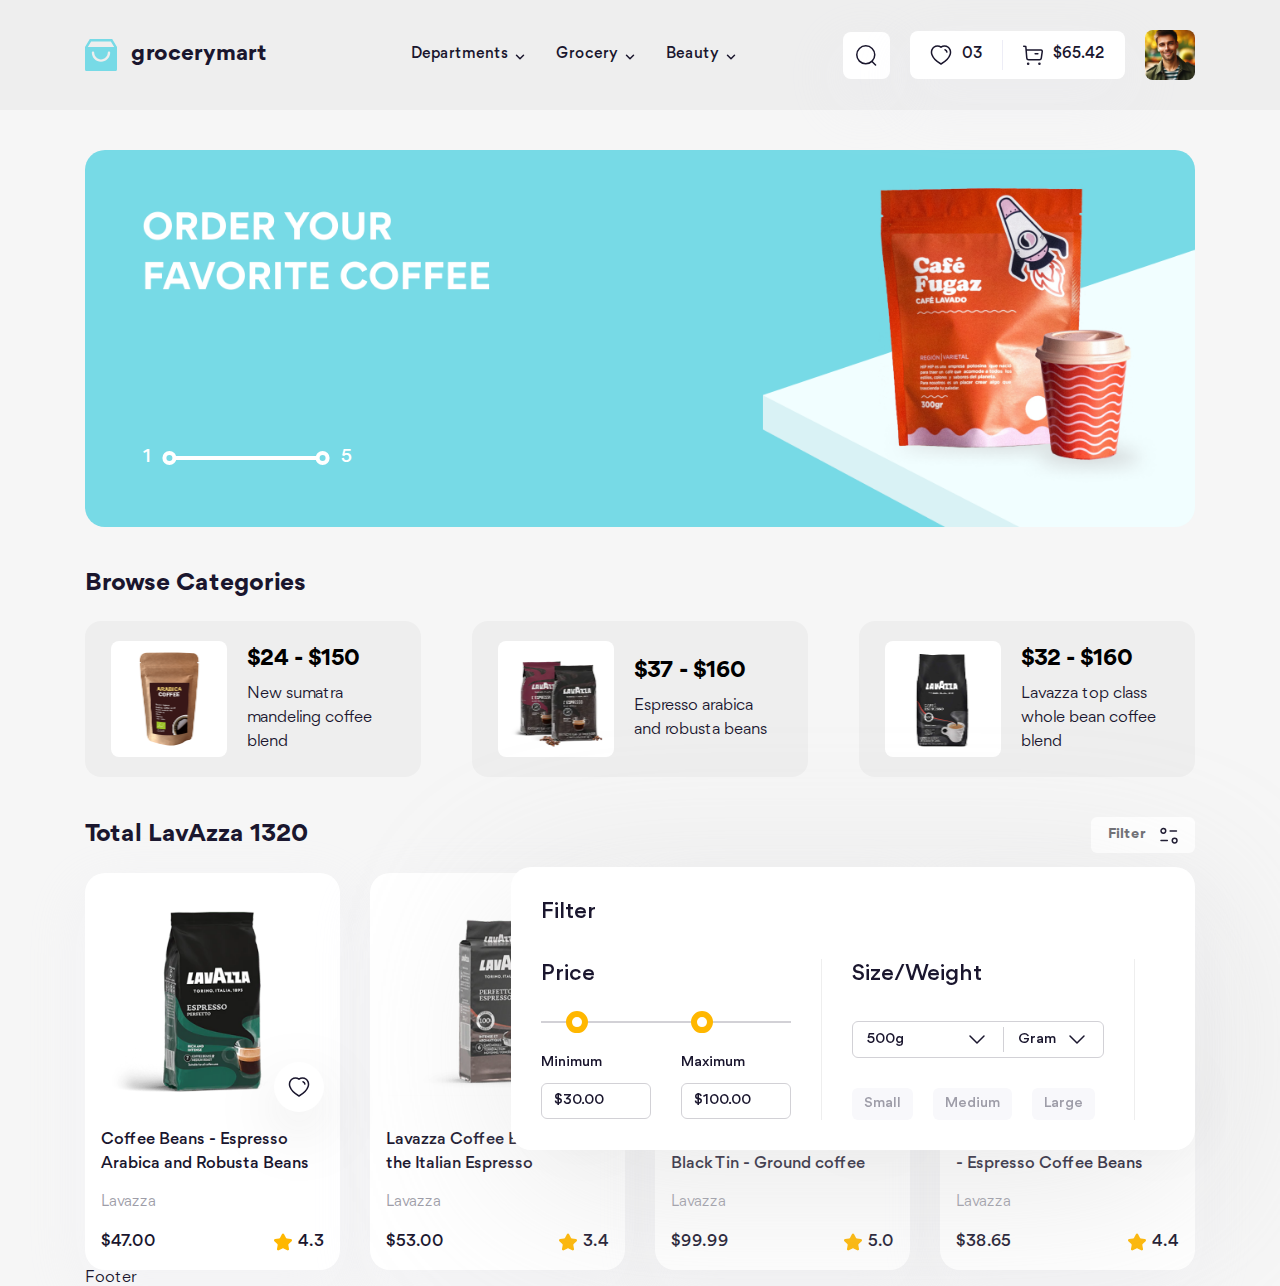
==== commit 98d5a8a3: "Làm form filter sản phẩm #2" ====
--- a/index.html
+++ b/index.html
@@ -1,5 +1,5 @@
 <!DOCTYPE html>
-<html lang="en" class="dark">
+<html lang="en">
   <head>
     <meta charset="UTF-8" />
     <meta name="viewport" content="width=device-width, initial-scale=1.0" />
@@ -123,17 +123,42 @@
                     <div class="filter__form-group filter__form-group--inline">
                       <div>
                         <label for="" class="filter__label filter__label--small">Minimum</label>
-                        <input type="text" value="$30.00" class="filter__input" readonly />
+                        <input type="text" value="$30.00" class="filter__form-input" />
                       </div>
                       <div>
                         <label for="" class="filter__label filter__label--small">Maximum</label>
-                        <input type="text" value="$100.00" class="filter__input" readonly />
+                        <input type="text" value="$100.00" class="filter__form-input" />
                       </div>
                     </div>
                   </div>
 
+                  <div class="filter-separate"></div>
+
                   <!-- Filter col 2 -->
-                  <div class="filter__col"></div>
+                  <div class="filter__col">
+                    <label for="" class="filter__label">Size/Weight</label>
+                    <div class="filter__form-group">
+                      <div class="filter__form-select-wrap">
+                        <div class="filter__form-select" style="--width: 150px">
+                          500g
+                          <img src="./assets/icons/select-arrow.svg" alt="" class="filter__form-select-arrow" />
+                        </div>
+                        <div class="filter__form-select">
+                          Gram
+                          <img src="./assets/icons/select-arrow.svg" alt="" class="filter__form-select-arrow" />
+                        </div>
+                      </div>
+                    </div>
+                    <div class="filter__form-group">
+                      <div class="filter__form-tags">
+                        <button class="filter__form-tag">Small</button>
+                        <button class="filter__form-tag">Medium</button>
+                        <button class="filter__form-tag">Large</button>
+                      </div>
+                    </div>
+                  </div>
+
+                  <div class="filter-separate"></div>
 
                   <!-- Filter col 3 -->
                   <div class="filter__col"></div>
--- a/assets/css/main.css
+++ b/assets/css/main.css
@@ -2034,16 +2034,63 @@
 .filter__form-slider::after {
   left: var(--max-value);
 }
-.filter__input {
+.filter__form-input, .filter__form-select-wrap {
+  border-radius: 6px;
+  border: 1px solid #d2d1d6;
+  background: var(--filter-form-bg);
+}
+.filter__form-input {
   width: 110px;
   height: 36px;
   padding: 0 12px;
   font-size: 1.4rem;
   font-weight: 500;
   line-height: 142.857%;
+}
+.filter__form-select-wrap {
+  display: flex;
+  padding: 5px 0;
+}
+.filter__form-select {
+  display: flex;
+  align-items: center;
+  justify-content: space-between;
+  flex: 1;
+  min-width: var(--width, 100px);
+  padding: 0 14px;
+  font-size: 1.4rem;
+  font-weight: 500;
+  line-height: 142.857%;
+  cursor: pointer;
+}
+.filter__form-select + .filter__form-select {
+  border-left: 1px solid #d2d1d6;
+}
+.filter__form-tags {
+  display: flex;
+  flex-wrap: wrap;
+  gap: 10px 20px;
+}
+.filter__form-tag {
+  padding: 6px 12px;
+  color: #9e9da8;
+  font-size: 1.4rem;
+  font-weight: 500;
+  line-height: 142.857%;
   border-radius: 6px;
-  border: 1px solid #d2d1d6;
-  background: var(--filter-form-bg);
+  background: var(--filter-form-tag-bg);
+  transition: color 0.2s;
+}
+.filter__form-tag:hover {
+  color: var(--text-color);
+}
+.filter__row {
+  display: flex;
+}
+.filter-separate {
+  width: 1px;
+  margin: 0 30px;
+  background-color: #eee;
 }
 
 html {
@@ -2070,6 +2117,7 @@
   --product-card-shadow: rgba(237, 237, 246, 0.2);
   --filter-form-bg: #fff;
   --filter-form-shadow: rgba(200, 200, 200, 0.4);
+  --filter-form-tag-bg: #f8f8fb;
 }
 @media (max-width: 991.98px) {
   html {
@@ -2112,6 +2160,7 @@
   --product-card-shadow: rgba(0, 0, 0, 0.2);
   --filter-form-bg: #292e39;
   --filter-form-shadow: rgba(0, 0, 0, 0.4);
+  --filter-form-tag-bg: #171c28;
 }
 @media (max-width: 991.98px) {
   html.dark {
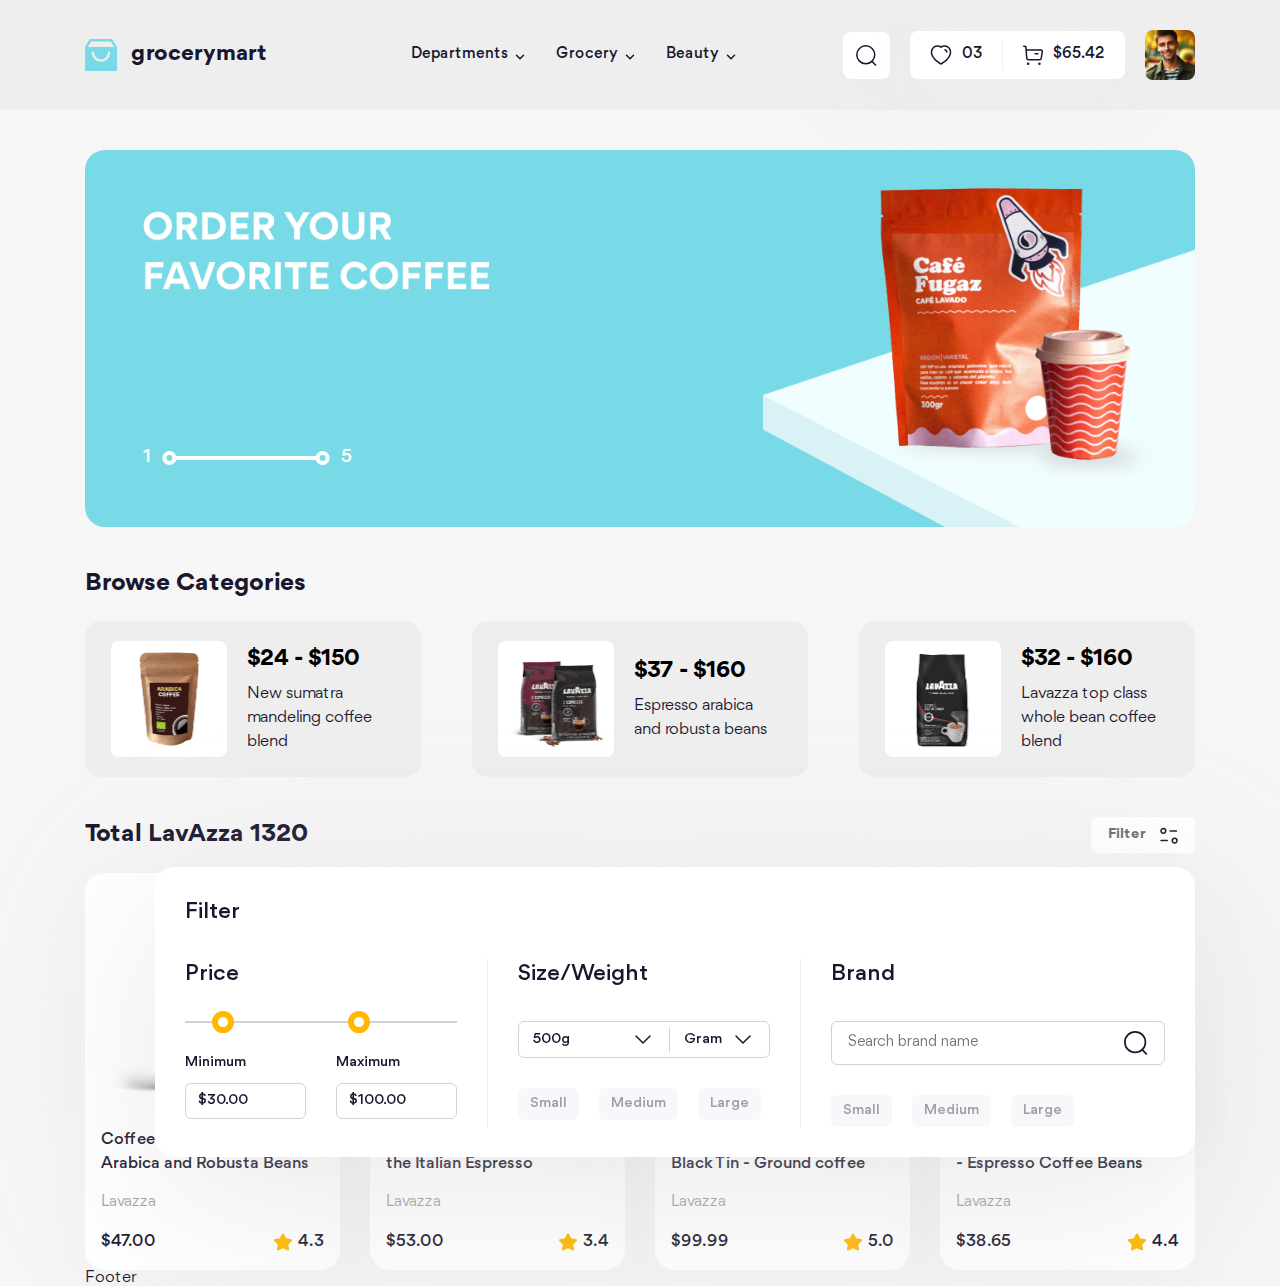
==== commit bd593ebe: "Làm form filter sản phẩm #3" ====
--- a/index.html
+++ b/index.html
@@ -123,11 +123,15 @@
                     <div class="filter__form-group filter__form-group--inline">
                       <div>
                         <label for="" class="filter__label filter__label--small">Minimum</label>
-                        <input type="text" value="$30.00" class="filter__form-input" />
+                        <div class="filter__form-text-input filter__form-text-input--small">
+                          <input type="text" value="$30.00" class="filter__form-input" />
+                        </div>
                       </div>
                       <div>
                         <label for="" class="filter__label filter__label--small">Maximum</label>
-                        <input type="text" value="$100.00" class="filter__form-input" />
+                        <div class="filter__form-text-input filter__form-text-input--small">
+                          <input type="text" value="$100.00" class="filter__form-input" />
+                        </div>
                       </div>
                     </div>
                   </div>
@@ -161,7 +165,22 @@
                   <div class="filter-separate"></div>
 
                   <!-- Filter col 3 -->
-                  <div class="filter__col"></div>
+                  <div class="filter__col">
+                    <label for="" class="filter__label">Brand</label>
+                    <div class="filter__form-group">
+                      <div class="filter__form-text-input">
+                        <input type="text" placeholder="Search brand name" class="filter__form-input" />
+                        <img src="./assets/icons/search.svg" alt="" class="filter__form-input-icon" />
+                      </div>
+                    </div>
+                    <div class="filter__form-group">
+                      <div class="filter__form-tags">
+                        <button class="filter__form-tag">Small</button>
+                        <button class="filter__form-tag">Medium</button>
+                        <button class="filter__form-tag">Large</button>
+                      </div>
+                    </div>
+                  </div>
                 </div>
               </form>
             </div>
--- a/assets/css/main.css
+++ b/assets/css/main.css
@@ -163,10 +163,12 @@
   cursor: pointer;
 }
 
+a,
 button,
 input,
 select,
 textarea {
+  padding: 0;
   font-family: inherit;
   color: inherit;
   outline: none;
@@ -2034,18 +2036,39 @@
 .filter__form-slider::after {
   left: var(--max-value);
 }
-.filter__form-input, .filter__form-select-wrap {
+.filter__form-text-input, .filter__form-select-wrap {
   border-radius: 6px;
   border: 1px solid #d2d1d6;
   background: var(--filter-form-bg);
 }
-.filter__form-input {
-  width: 110px;
+.filter__form-text-input {
+  display: flex;
+  width: 334px;
+  height: 44px;
+  padding: 0 16px;
+  overflow: hidden;
+}
+.filter__form-text-input--small {
+  width: 121px;
   height: 36px;
   padding: 0 12px;
+}
+.filter__form-text-input--small .filter__form-input {
   font-size: 1.4rem;
+}
+.filter__form-input {
+  width: 100%;
+  font-size: 1.5rem;
   font-weight: 500;
-  line-height: 142.857%;
+  line-height: 146.667%;
+  border: none;
+}
+.filter__form-input::placeholder {
+  font-weight: 400;
+}
+.filter__form-input-icon {
+  width: 24px;
+  margin-left: 10px;
 }
 .filter__form-select-wrap {
   display: flex;
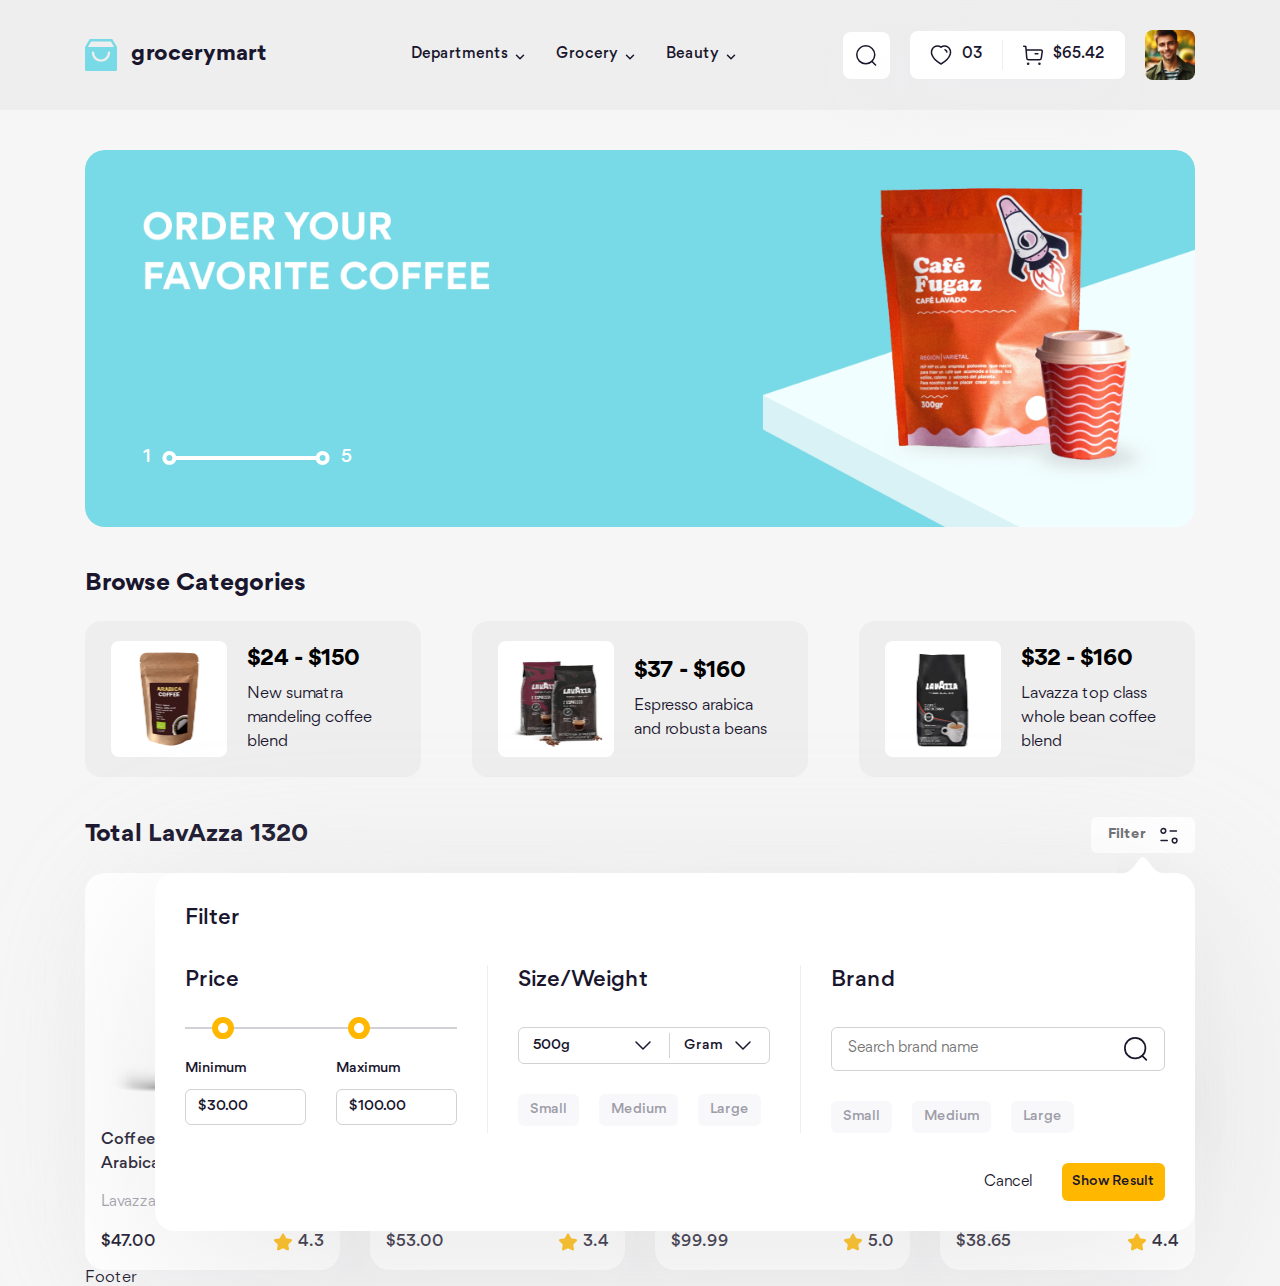
==== commit e99e6f6e: "Làm form filter sản phẩm #4" ====
--- a/index.html
+++ b/index.html
@@ -111,6 +111,7 @@
             </button>
 
             <div class="filter">
+              <img src="./assets/icons/filter-arrow.png" alt="" class="filter__arrow" />
               <h3 class="filter__heading">Filter</h3>
               <form action="" class="filter__form">
                 <div class="filter__row">
@@ -181,6 +182,11 @@
                       </div>
                     </div>
                   </div>
+                </div>
+
+                <div class="filter__row filter__footer">
+                  <button class="btn btn-text filter__cancel">Cancel</button>
+                  <button class="btn btn-primary filter__submit">Show Result</button>
                 </div>
               </form>
             </div>
--- a/assets/css/main.css
+++ b/assets/css/main.css
@@ -1931,6 +1931,40 @@
   margin-top: 8px;
 }
 
+.btn {
+  height: 46px;
+  padding: 0 20px;
+  border-radius: 6px;
+  font-size: 1.8rem;
+  font-weight: 500;
+  background: #f8f8fb;
+  user-select: none;
+}
+.btn + .btn {
+  margin-left: 20px;
+}
+.btn-text {
+  font-weight: 400;
+  background: transparent;
+}
+.btn-primary {
+  background: #ffb700;
+}
+.btn-outline {
+  border: 1px solid #d2d1d6;
+  background: transparent;
+}
+.btn-rounded {
+  border-radius: 99px;
+}
+.btn[disabled], .btn-disabled {
+  opacity: 0.5;
+  pointer-events: none;
+}
+.btn:hover {
+  opacity: 0.8;
+}
+
 .product-card {
   padding: 16px;
   border-radius: 20px;
@@ -1983,12 +2017,18 @@
 
 .filter {
   position: absolute;
-  top: 50px;
+  top: 56px;
   right: 0;
   padding: 30px;
   border-radius: 20px;
   background: var(--filter-form-bg);
   filter: drop-shadow(0px 40px 90px var(--filter-form-shadow));
+}
+.filter__arrow {
+  position: absolute;
+  top: -16px;
+  right: 26px;
+  height: 20.25px;
 }
 .filter__heading, .filter__label {
   font-size: 2.2rem;
@@ -2114,6 +2154,21 @@
   width: 1px;
   margin: 0 30px;
   background-color: #eee;
+}
+.filter__footer {
+  display: flex;
+  justify-content: flex-end;
+  margin-top: 30px;
+}
+.filter__cancel, .filter__submit {
+  height: 38px;
+  padding: 0 10px;
+}
+.filter__cancel {
+  font-size: 1.5rem;
+}
+.filter__submit {
+  font-size: 1.4rem;
 }
 
 html {
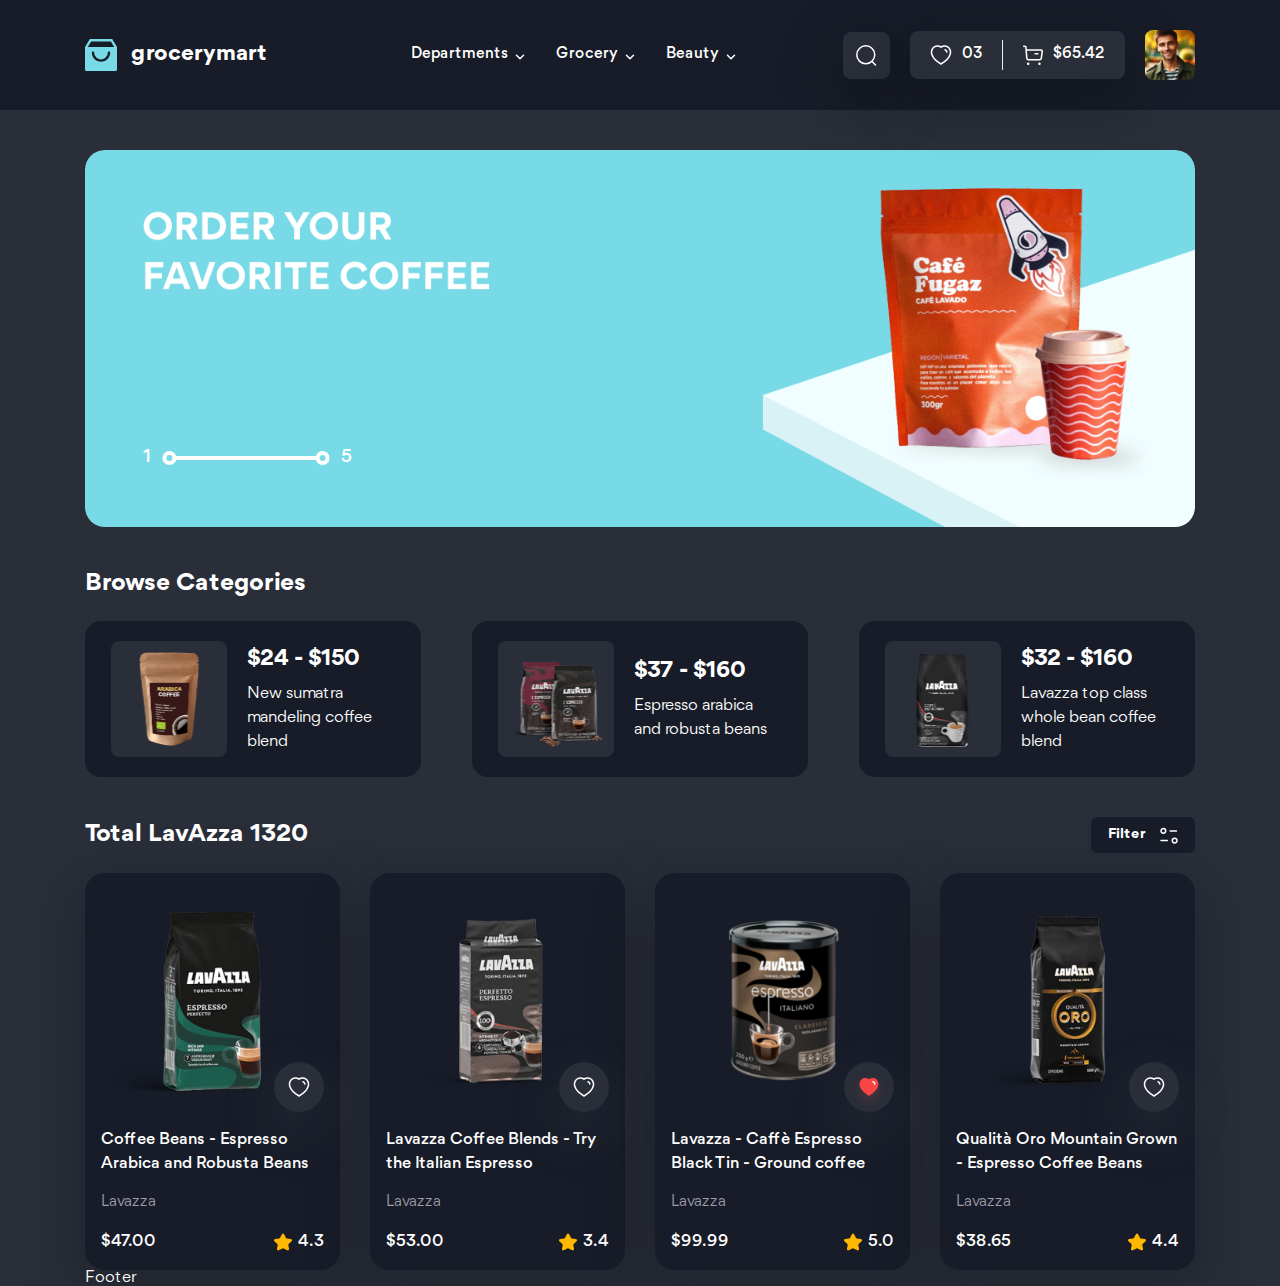
==== commit e9a03072: "Làm form filter sản phẩm #5" ====
--- a/index.html
+++ b/index.html
@@ -1,5 +1,5 @@
 <!DOCTYPE html>
-<html lang="en">
+<html lang="en" class="dark">
   <head>
     <meta charset="UTF-8" />
     <meta name="viewport" content="width=device-width, initial-scale=1.0" />
@@ -105,16 +105,16 @@
         <div class="home__row">
           <h2 class="home__heading">Total LavAzza 1320</h2>
           <div class="filter-wrap">
-            <button class="filter-btn">
+            <button class="filter-btn js-toggle" toggle-target="#home-filter">
               Filter
               <img src="./assets/icons/filter.svg" alt="" class="filter-btn__icon icon" />
             </button>
 
-            <div class="filter">
+            <div id="home-filter" class="filter hide">
               <img src="./assets/icons/filter-arrow.png" alt="" class="filter__arrow" />
               <h3 class="filter__heading">Filter</h3>
               <form action="" class="filter__form">
-                <div class="filter__row">
+                <div class="filter__row filter__content">
                   <!-- Filter col 1 -->
                   <div class="filter__col">
                     <label for="" class="filter__label">Price</label>
@@ -171,7 +171,7 @@
                     <div class="filter__form-group">
                       <div class="filter__form-text-input">
                         <input type="text" placeholder="Search brand name" class="filter__form-input" />
-                        <img src="./assets/icons/search.svg" alt="" class="filter__form-input-icon" />
+                        <img src="./assets/icons/search.svg" alt="" class="filter__form-input-icon icon" />
                       </div>
                     </div>
                     <div class="filter__form-group">
@@ -185,8 +185,10 @@
                 </div>
 
                 <div class="filter__row filter__footer">
-                  <button class="btn btn-text filter__cancel">Cancel</button>
-                  <button class="btn btn-primary filter__submit">Show Result</button>
+                  <button class="btn btn-text filter__cancel js-toggle" toggle-target="#home-filter">Cancel</button>
+                  <button class="btn btn-primary filter__submit js-toggle" toggle-target="#home-filter">
+                    Show Result
+                  </button>
                 </div>
               </form>
             </div>
--- a/assets/css/main.css
+++ b/assets/css/main.css
@@ -1945,9 +1945,11 @@
 }
 .btn-text {
   font-weight: 400;
+  color: #9e9da8;
   background: transparent;
 }
 .btn-primary {
+  color: #1a162e;
   background: #ffb700;
 }
 .btn-outline {
@@ -2023,12 +2025,32 @@
   border-radius: 20px;
   background: var(--filter-form-bg);
   filter: drop-shadow(0px 40px 90px var(--filter-form-shadow));
+  transition: opacity, visibility;
+  transition-duration: 0.3s;
+}
+@media (max-width: 1199.98px) {
+  .filter {
+    height: calc(100vh - 100px);
+    padding-bottom: 0;
+    overflow-y: auto;
+    overscroll-behavior: contain;
+  }
+}
+@media (max-width: 575.98px) {
+  .filter {
+    width: 80vw;
+  }
+}
+.filter.hide {
+  opacity: 0;
+  visibility: hidden;
 }
 .filter__arrow {
   position: absolute;
   top: -16px;
   right: 26px;
   height: 20.25px;
+  filter: var(--filter-arrow-icon-color);
 }
 .filter__heading, .filter__label {
   font-size: 2.2rem;
@@ -2093,6 +2115,11 @@
   height: 36px;
   padding: 0 12px;
 }
+@media (max-width: 575.98px) {
+  .filter__form-text-input {
+    width: 100%;
+  }
+}
 .filter__form-text-input--small .filter__form-input {
   font-size: 1.4rem;
 }
@@ -2101,6 +2128,7 @@
   font-size: 1.5rem;
   font-weight: 500;
   line-height: 146.667%;
+  background: transparent;
   border: none;
 }
 .filter__form-input::placeholder {
@@ -2155,20 +2183,45 @@
   margin: 0 30px;
   background-color: #eee;
 }
+@media (max-width: 1199.98px) {
+  .filter-separate {
+    width: 100%;
+    height: 1px;
+    margin: 30px 0;
+  }
+}
 .filter__footer {
   display: flex;
   justify-content: flex-end;
   margin-top: 30px;
 }
+@media (max-width: 1199.98px) {
+  .filter__footer {
+    position: sticky;
+    bottom: 0;
+    padding-bottom: 16px;
+    background-color: var(--filter-form-bg);
+  }
+}
 .filter__cancel, .filter__submit {
   height: 38px;
   padding: 0 10px;
 }
+@media (max-width: 575.98px) {
+  .filter__cancel, .filter__submit {
+    flex: 1;
+  }
+}
 .filter__cancel {
   font-size: 1.5rem;
 }
 .filter__submit {
   font-size: 1.4rem;
+}
+@media (max-width: 1199.98px) {
+  .filter__content {
+    flex-direction: column;
+  }
 }
 
 html {
@@ -2239,6 +2292,8 @@
   --filter-form-bg: #292e39;
   --filter-form-shadow: rgba(0, 0, 0, 0.4);
   --filter-form-tag-bg: #171c28;
+  --filter-arrow-icon-color: brightness(0) saturate(100%) invert(13%) sepia(34%) saturate(445%) hue-rotate(182deg)
+    brightness(93%) contrast(85%);
 }
 @media (max-width: 991.98px) {
   html.dark {
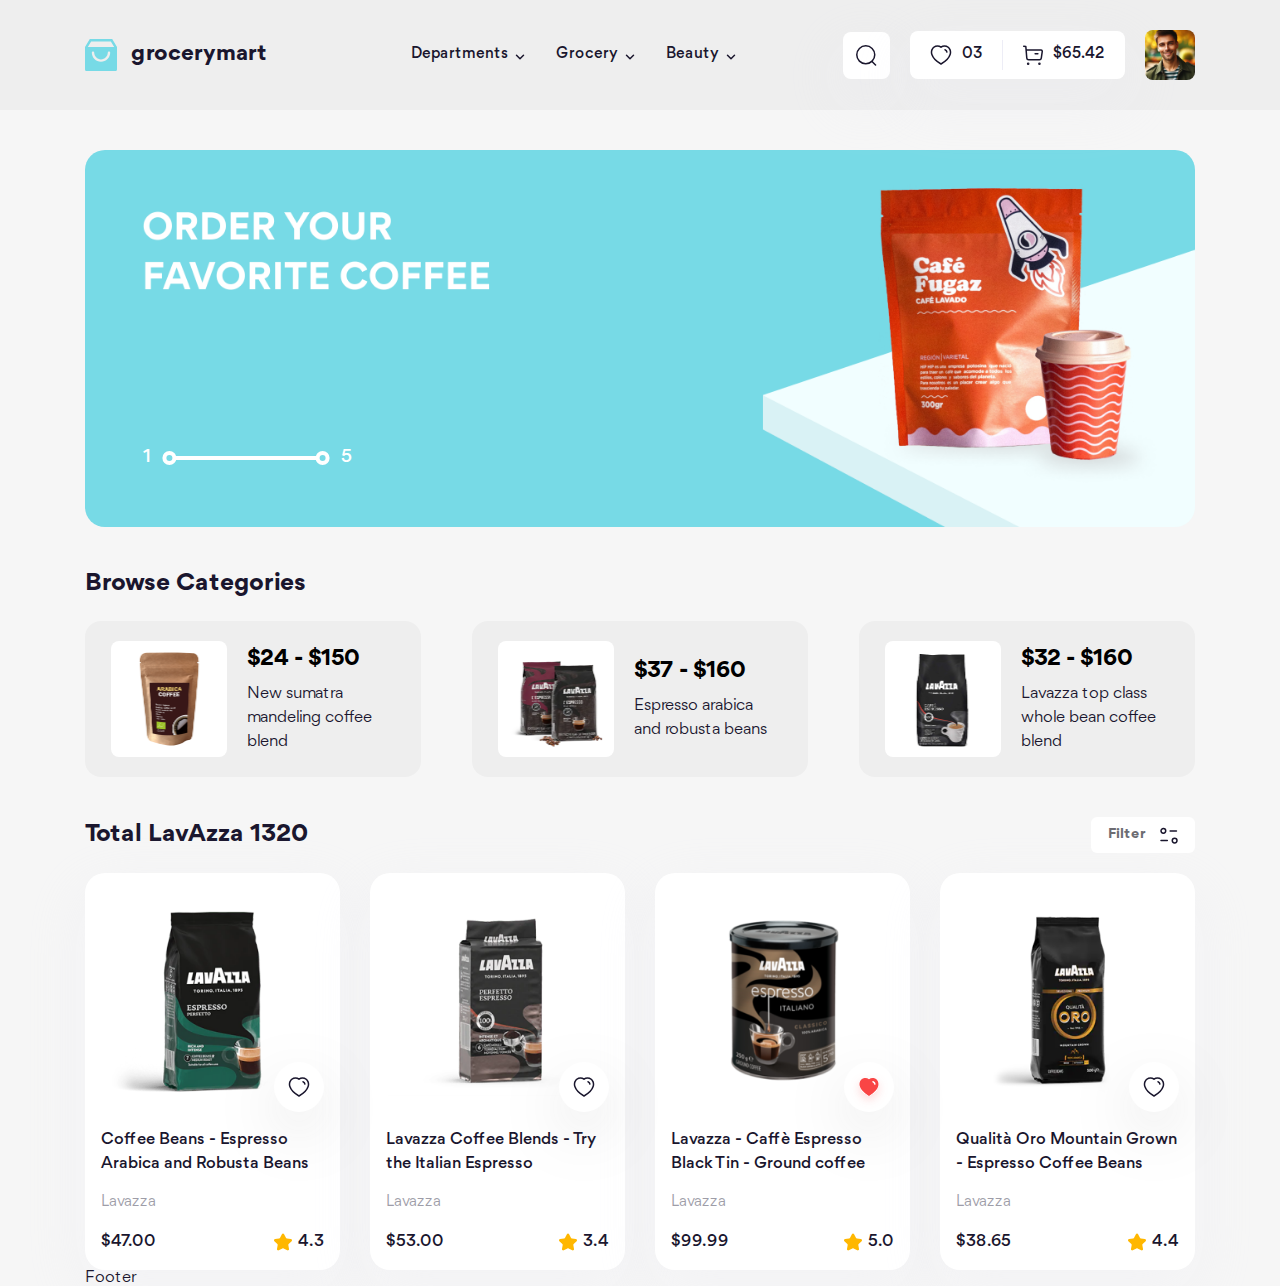
==== commit a668d55c: "Làm form filter sản phẩm #6" ====
--- a/index.html
+++ b/index.html
@@ -1,5 +1,5 @@
 <!DOCTYPE html>
-<html lang="en" class="dark">
+<html lang="en">
   <head>
     <meta charset="UTF-8" />
     <meta name="viewport" content="width=device-width, initial-scale=1.0" />
@@ -146,11 +146,11 @@
                       <div class="filter__form-select-wrap">
                         <div class="filter__form-select" style="--width: 150px">
                           500g
-                          <img src="./assets/icons/select-arrow.svg" alt="" class="filter__form-select-arrow" />
+                          <img src="./assets/icons/select-arrow.svg" alt="" class="filter__form-select-arrow icon" />
                         </div>
                         <div class="filter__form-select">
                           Gram
-                          <img src="./assets/icons/select-arrow.svg" alt="" class="filter__form-select-arrow" />
+                          <img src="./assets/icons/select-arrow.svg" alt="" class="filter__form-select-arrow icon" />
                         </div>
                       </div>
                     </div>
--- a/assets/css/main.css
+++ b/assets/css/main.css
@@ -2021,24 +2021,19 @@
   position: absolute;
   top: 56px;
   right: 0;
-  padding: 30px;
+  padding: 30px 0;
   border-radius: 20px;
   background: var(--filter-form-bg);
   filter: drop-shadow(0px 40px 90px var(--filter-form-shadow));
   transition: opacity, visibility;
   transition-duration: 0.3s;
 }
-@media (max-width: 1199.98px) {
-  .filter {
-    height: calc(100vh - 100px);
-    padding-bottom: 0;
-    overflow-y: auto;
-    overscroll-behavior: contain;
-  }
-}
 @media (max-width: 575.98px) {
   .filter {
-    width: 80vw;
+    position: fixed;
+    width: 100vw;
+    height: 100vh;
+    inset: 0;
   }
 }
 .filter.hide {
@@ -2057,6 +2052,9 @@
   font-weight: 500;
   line-height: 145.455%;
 }
+.filter__heading {
+  padding: 0 30px;
+}
 .filter__label--small {
   display: block;
   margin-bottom: 10px;
@@ -2070,7 +2068,8 @@
   margin-top: 20px;
 }
 .filter__form-group--inline {
-  display: flex;
+  display: grid;
+  grid-template-columns: 1fr 1fr;
   gap: 30px;
 }
 .filter__form-group:nth-child(2) {
@@ -2115,6 +2114,11 @@
   height: 36px;
   padding: 0 12px;
 }
+@media (max-width: 1199.98px) {
+  .filter__form-text-input--small {
+    width: 100%;
+  }
+}
 @media (max-width: 575.98px) {
   .filter__form-text-input {
     width: 100%;
@@ -2133,6 +2137,11 @@
 }
 .filter__form-input::placeholder {
   font-weight: 400;
+}
+@media (max-width: 575.98px) {
+  .filter__form-input {
+    font-size: 1.6rem !important;
+  }
 }
 .filter__form-input-icon {
   width: 24px;
@@ -2162,6 +2171,11 @@
   flex-wrap: wrap;
   gap: 10px 20px;
 }
+@media (max-width: 1199.98px) {
+  .filter__form-tags {
+    column-gap: 10px;
+  }
+}
 .filter__form-tag {
   padding: 6px 12px;
   color: #9e9da8;
@@ -2194,14 +2208,7 @@
   display: flex;
   justify-content: flex-end;
   margin-top: 30px;
-}
-@media (max-width: 1199.98px) {
-  .filter__footer {
-    position: sticky;
-    bottom: 0;
-    padding-bottom: 16px;
-    background-color: var(--filter-form-bg);
-  }
+  padding: 0 30px;
 }
 .filter__cancel, .filter__submit {
   height: 38px;
@@ -2218,9 +2225,20 @@
 .filter__submit {
   font-size: 1.4rem;
 }
+.filter__content {
+  max-height: calc(100vh - 300px);
+  overflow-y: auto;
+  scroll-behavior: contain;
+}
 @media (max-width: 1199.98px) {
   .filter__content {
     flex-direction: column;
+    padding: 0 30px;
+  }
+}
+@media (max-width: 575.98px) {
+  .filter__content {
+    max-height: calc(100vh - 200px);
   }
 }
 
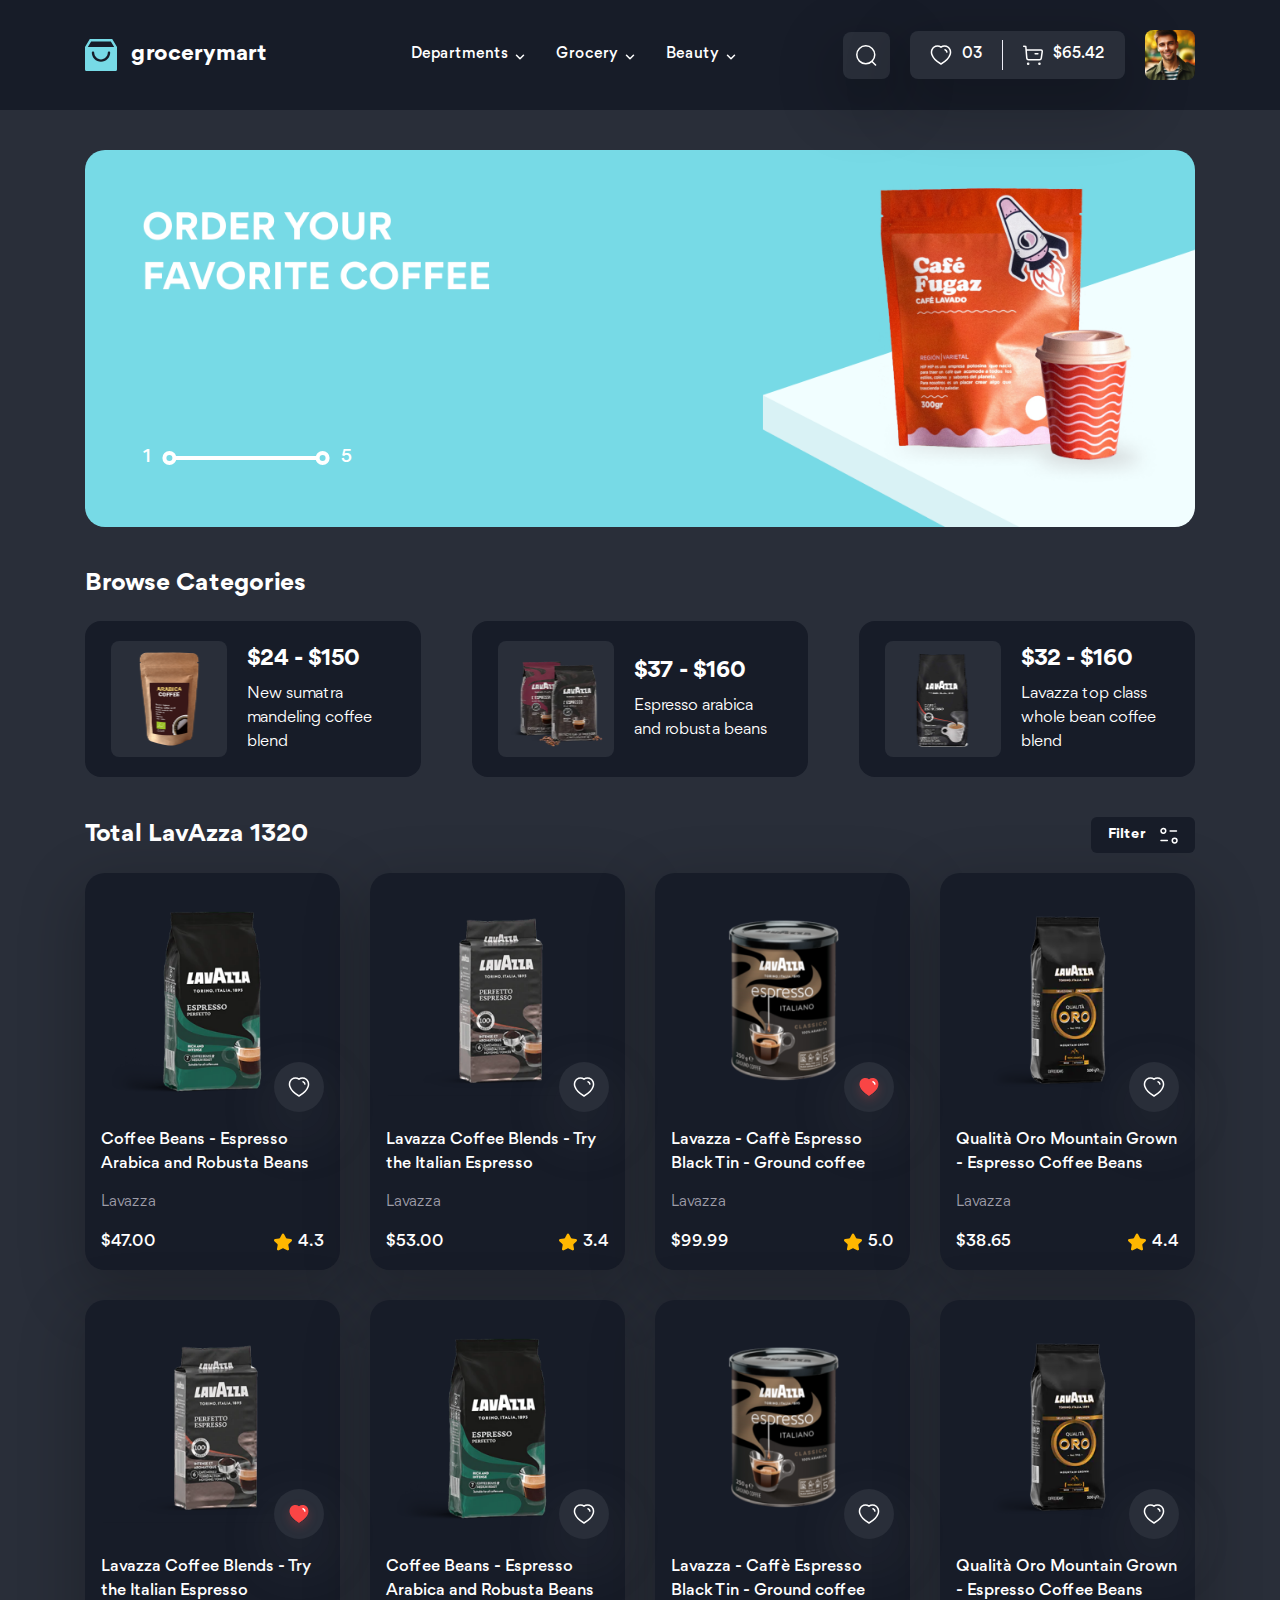
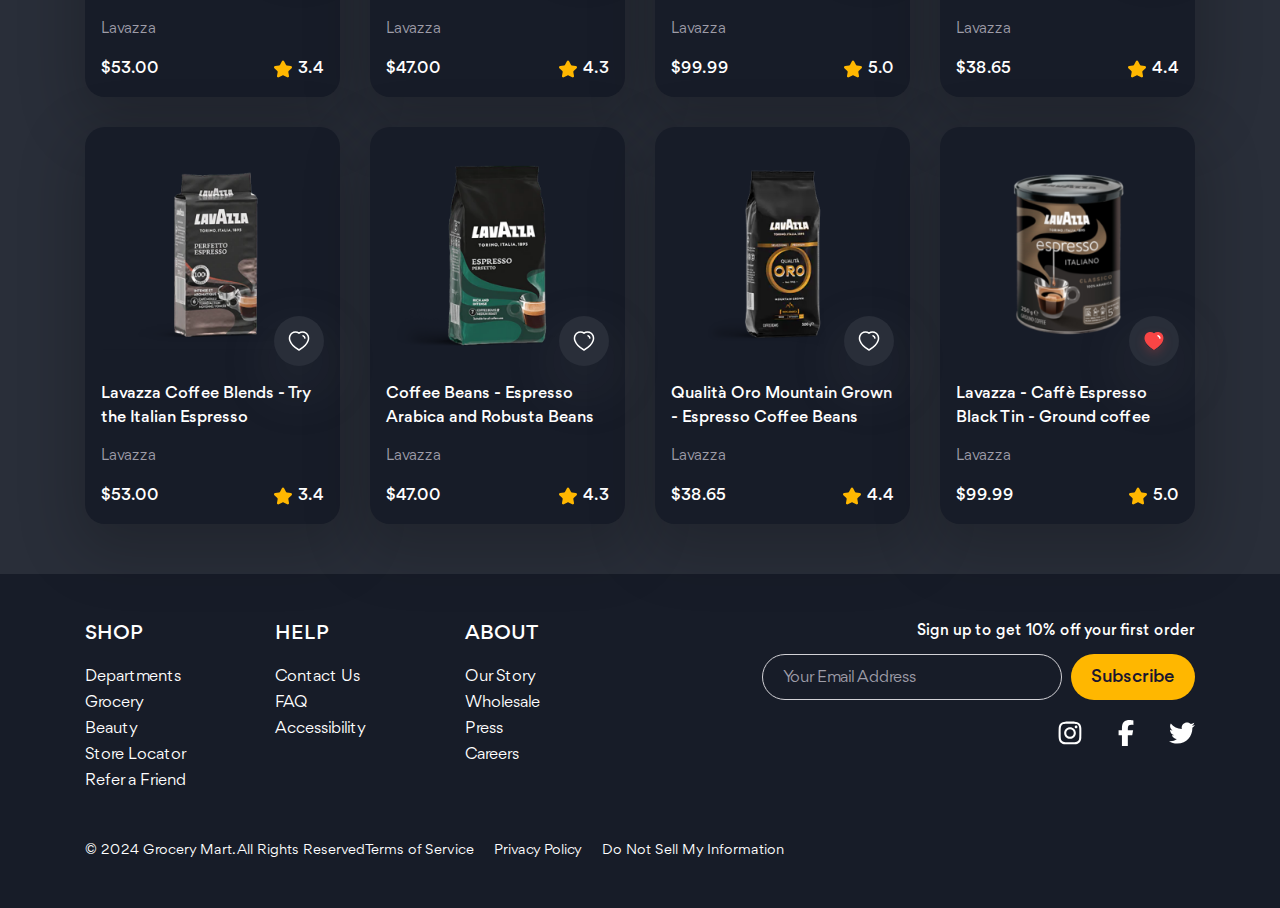
==== commit baced034: "Làm phần Footer" ====
--- a/index.html
+++ b/index.html
@@ -1,5 +1,5 @@
 <!DOCTYPE html>
-<html lang="en">
+<html lang="en" class="dark">
   <head>
     <meta charset="UTF-8" />
     <meta name="viewport" content="width=device-width, initial-scale=1.0" />
@@ -283,14 +283,190 @@
               </div>
             </article>
           </div>
+
+          <!-- Product card 5 -->
+          <div class="col">
+            <article class="product-card">
+              <div class="product-card__img-wrap">
+                <a href="#!"
+                  ><img src="./assets/images/product-card/product-2.png" alt="" class="product-card__thumb"
+                /></a>
+                <button class="like-btn product-card__like-btn like-btn--liked">
+                  <img src="./assets/icons/heart.svg" alt="" class="like-btn__icon icon" />
+                  <img src="./assets/icons/heart-red.svg" alt="" class="like-btn__icon--liked" />
+                </button>
+              </div>
+              <h3 class="product-card__title"><a href="#!">Lavazza Coffee Blends - Try the Italian Espresso</a></h3>
+              <p class="product-card__brand">Lavazza</p>
+              <div class="product-card__row">
+                <span class="product-card__price">$53.00</span>
+                <img src="./assets/icons/star.svg" alt="" class="product-card__star-icon" />
+                <span class="product-card__score">3.4</span>
+              </div>
+            </article>
+          </div>
+
+          <!-- Product card 6 -->
+          <div class="col">
+            <article class="product-card">
+              <div class="product-card__img-wrap">
+                <a href="#!"
+                  ><img src="./assets/images/product-card/product-1.png" alt="" class="product-card__thumb"
+                /></a>
+                <button class="like-btn product-card__like-btn">
+                  <img src="./assets/icons/heart.svg" alt="" class="like-btn__icon icon" />
+                  <img src="./assets/icons/heart-red.svg" alt="" class="like-btn__icon--liked" />
+                </button>
+              </div>
+              <h3 class="product-card__title"><a href="#!">Coffee Beans - Espresso Arabica and Robusta Beans</a></h3>
+              <p class="product-card__brand">Lavazza</p>
+              <div class="product-card__row">
+                <span class="product-card__price">$47.00</span>
+                <img src="./assets/icons/star.svg" alt="" class="product-card__star-icon" />
+                <span class="product-card__score">4.3</span>
+              </div>
+            </article>
+          </div>
+
+          <!-- Product card 7 -->
+          <div class="col">
+            <article class="product-card">
+              <div class="product-card__img-wrap">
+                <a href="#!"
+                  ><img src="./assets/images/product-card/product-3.png" alt="" class="product-card__thumb"
+                /></a>
+                <button class="like-btn product-card__like-btn">
+                  <img src="./assets/icons/heart.svg" alt="" class="like-btn__icon icon" />
+                  <img src="./assets/icons/heart-red.svg" alt="" class="like-btn__icon--liked" />
+                </button>
+              </div>
+              <h3 class="product-card__title"><a href="#!">Lavazza - Caffè Espresso Black Tin - Ground coffee</a></h3>
+              <p class="product-card__brand">Lavazza</p>
+              <div class="product-card__row">
+                <span class="product-card__price">$99.99</span>
+                <img src="./assets/icons/star.svg" alt="" class="product-card__star-icon" />
+                <span class="product-card__score">5.0</span>
+              </div>
+            </article>
+          </div>
+
+          <!-- Product card 8 -->
+          <div class="col">
+            <article class="product-card">
+              <div class="product-card__img-wrap">
+                <a href="#!"
+                  ><img src="./assets/images/product-card/product-4.png" alt="" class="product-card__thumb"
+                /></a>
+                <button class="like-btn product-card__like-btn">
+                  <img src="./assets/icons/heart.svg" alt="" class="like-btn__icon icon" />
+                  <img src="./assets/icons/heart-red.svg" alt="" class="like-btn__icon--liked" />
+                </button>
+              </div>
+              <h3 class="product-card__title"><a href="#!">Qualità Oro Mountain Grown - Espresso Coffee Beans</a></h3>
+              <p class="product-card__brand">Lavazza</p>
+              <div class="product-card__row">
+                <span class="product-card__price">$38.65</span>
+                <img src="./assets/icons/star.svg" alt="" class="product-card__star-icon" />
+                <span class="product-card__score">4.4</span>
+              </div>
+            </article>
+          </div>
+
+          <!-- Product card 9 -->
+          <div class="col">
+            <article class="product-card">
+              <div class="product-card__img-wrap">
+                <a href="#!"
+                  ><img src="./assets/images/product-card/product-2.png" alt="" class="product-card__thumb"
+                /></a>
+                <button class="like-btn product-card__like-btn">
+                  <img src="./assets/icons/heart.svg" alt="" class="like-btn__icon icon" />
+                  <img src="./assets/icons/heart-red.svg" alt="" class="like-btn__icon--liked" />
+                </button>
+              </div>
+              <h3 class="product-card__title"><a href="#!">Lavazza Coffee Blends - Try the Italian Espresso</a></h3>
+              <p class="product-card__brand">Lavazza</p>
+              <div class="product-card__row">
+                <span class="product-card__price">$53.00</span>
+                <img src="./assets/icons/star.svg" alt="" class="product-card__star-icon" />
+                <span class="product-card__score">3.4</span>
+              </div>
+            </article>
+          </div>
+
+          <!-- Product card 10 -->
+          <div class="col">
+            <article class="product-card">
+              <div class="product-card__img-wrap">
+                <a href="#!"
+                  ><img src="./assets/images/product-card/product-1.png" alt="" class="product-card__thumb"
+                /></a>
+                <button class="like-btn product-card__like-btn">
+                  <img src="./assets/icons/heart.svg" alt="" class="like-btn__icon icon" />
+                  <img src="./assets/icons/heart-red.svg" alt="" class="like-btn__icon--liked" />
+                </button>
+              </div>
+              <h3 class="product-card__title"><a href="#!">Coffee Beans - Espresso Arabica and Robusta Beans</a></h3>
+              <p class="product-card__brand">Lavazza</p>
+              <div class="product-card__row">
+                <span class="product-card__price">$47.00</span>
+                <img src="./assets/icons/star.svg" alt="" class="product-card__star-icon" />
+                <span class="product-card__score">4.3</span>
+              </div>
+            </article>
+          </div>
+
+          <!-- Product card 11 -->
+          <div class="col">
+            <article class="product-card">
+              <div class="product-card__img-wrap">
+                <a href="#!"
+                  ><img src="./assets/images/product-card/product-4.png" alt="" class="product-card__thumb"
+                /></a>
+                <button class="like-btn product-card__like-btn">
+                  <img src="./assets/icons/heart.svg" alt="" class="like-btn__icon icon" />
+                  <img src="./assets/icons/heart-red.svg" alt="" class="like-btn__icon--liked" />
+                </button>
+              </div>
+              <h3 class="product-card__title"><a href="#!">Qualità Oro Mountain Grown - Espresso Coffee Beans</a></h3>
+              <p class="product-card__brand">Lavazza</p>
+              <div class="product-card__row">
+                <span class="product-card__price">$38.65</span>
+                <img src="./assets/icons/star.svg" alt="" class="product-card__star-icon" />
+                <span class="product-card__score">4.4</span>
+              </div>
+            </article>
+          </div>
+
+          <!-- Product card 12 -->
+          <div class="col">
+            <article class="product-card">
+              <div class="product-card__img-wrap">
+                <a href="#!"
+                  ><img src="./assets/images/product-card/product-3.png" alt="" class="product-card__thumb"
+                /></a>
+                <button class="like-btn product-card__like-btn like-btn--liked">
+                  <img src="./assets/icons/heart.svg" alt="" class="like-btn__icon icon" />
+                  <img src="./assets/icons/heart-red.svg" alt="" class="like-btn__icon--liked" />
+                </button>
+              </div>
+              <h3 class="product-card__title"><a href="#!">Lavazza - Caffè Espresso Black Tin - Ground coffee</a></h3>
+              <p class="product-card__brand">Lavazza</p>
+              <div class="product-card__row">
+                <span class="product-card__price">$99.99</span>
+                <img src="./assets/icons/star.svg" alt="" class="product-card__star-icon" />
+                <span class="product-card__score">5.0</span>
+              </div>
+            </article>
+          </div>
         </div>
       </section>
-
-      <!-- Footer -->
-      <footer id="footer"></footer>
-      <script>
-        load("#footer", "./templates/footer.html");
-      </script>
     </div>
+
+    <!-- Footer -->
+    <footer id="footer" class="footer"></footer>
+    <script>
+      load("#footer", "./templates/footer.html");
+    </script>
   </body>
 </html>
--- a/assets/css/main.css
+++ b/assets/css/main.css
@@ -1536,6 +1536,113 @@
   margin-left: auto;
 }
 
+.footer {
+  margin-top: 50px;
+}
+.footer__inner {
+  padding: 50px 0;
+  background: var(--header-bg-color);
+}
+.footer__heading {
+  margin-bottom: 20px;
+  font-size: 2rem;
+  font-weight: 500;
+}
+.footer__link {
+  display: inline-block;
+  padding: 5px 0;
+  transition: font-weight 0.1s;
+}
+.footer__link:hover {
+  font-weight: 500;
+}
+.footer__desc {
+  font-size: 1.5rem;
+  font-weight: 500;
+}
+.footer__column--last {
+  display: flex;
+  flex-direction: column;
+  align-items: flex-end;
+}
+@media (max-width: 991.98px) {
+  .footer__column--last {
+    align-items: flex-start;
+    margin-top: 30px;
+  }
+}
+.footer__form {
+  margin-top: 15px;
+}
+.footer__form-input {
+  width: 300px;
+  height: 46px;
+  margin-right: 5px;
+  padding: 0 20px;
+  font-size: 1.6rem;
+  font-weight: 500;
+  border: 1px solid #d2d1d6;
+  border-radius: 99px;
+  background: transparent;
+}
+.footer__form-input::placeholder {
+  color: #9e9da8;
+  font-weight: 400;
+}
+@media (max-width: 767.98px) {
+  .footer__form-input {
+    width: 100%;
+    margin-bottom: 10px;
+  }
+}
+.footer__social {
+  display: flex;
+  gap: 30px;
+  margin-top: 20px;
+}
+.footer__social-icon {
+  width: 26px;
+  height: 26px;
+}
+.footer__bottom {
+  display: flex;
+  align-items: center;
+  margin-top: 50px;
+}
+@media (max-width: 991.98px) {
+  .footer__bottom {
+    text-align: center;
+    flex-direction: column;
+    row-gap: 16px;
+  }
+}
+.footer__bottom-list {
+  display: flex;
+  gap: 20px;
+}
+@media (max-width: 767.98px) {
+  .footer__bottom-list {
+    align-items: center;
+    gap: 10px;
+  }
+}
+.footer__bottom-item {
+  font-size: 1.4rem;
+}
+@media (max-width: 767.98px) {
+  .footer__bottom-item {
+    flex: 1;
+  }
+}
+.footer__copyright {
+  font-size: 1.4rem;
+}
+@media (max-width: 991.98px) {
+  .footer__copyright {
+    order: 2;
+  }
+}
+
 .logo {
   display: flex;
   align-items: center;
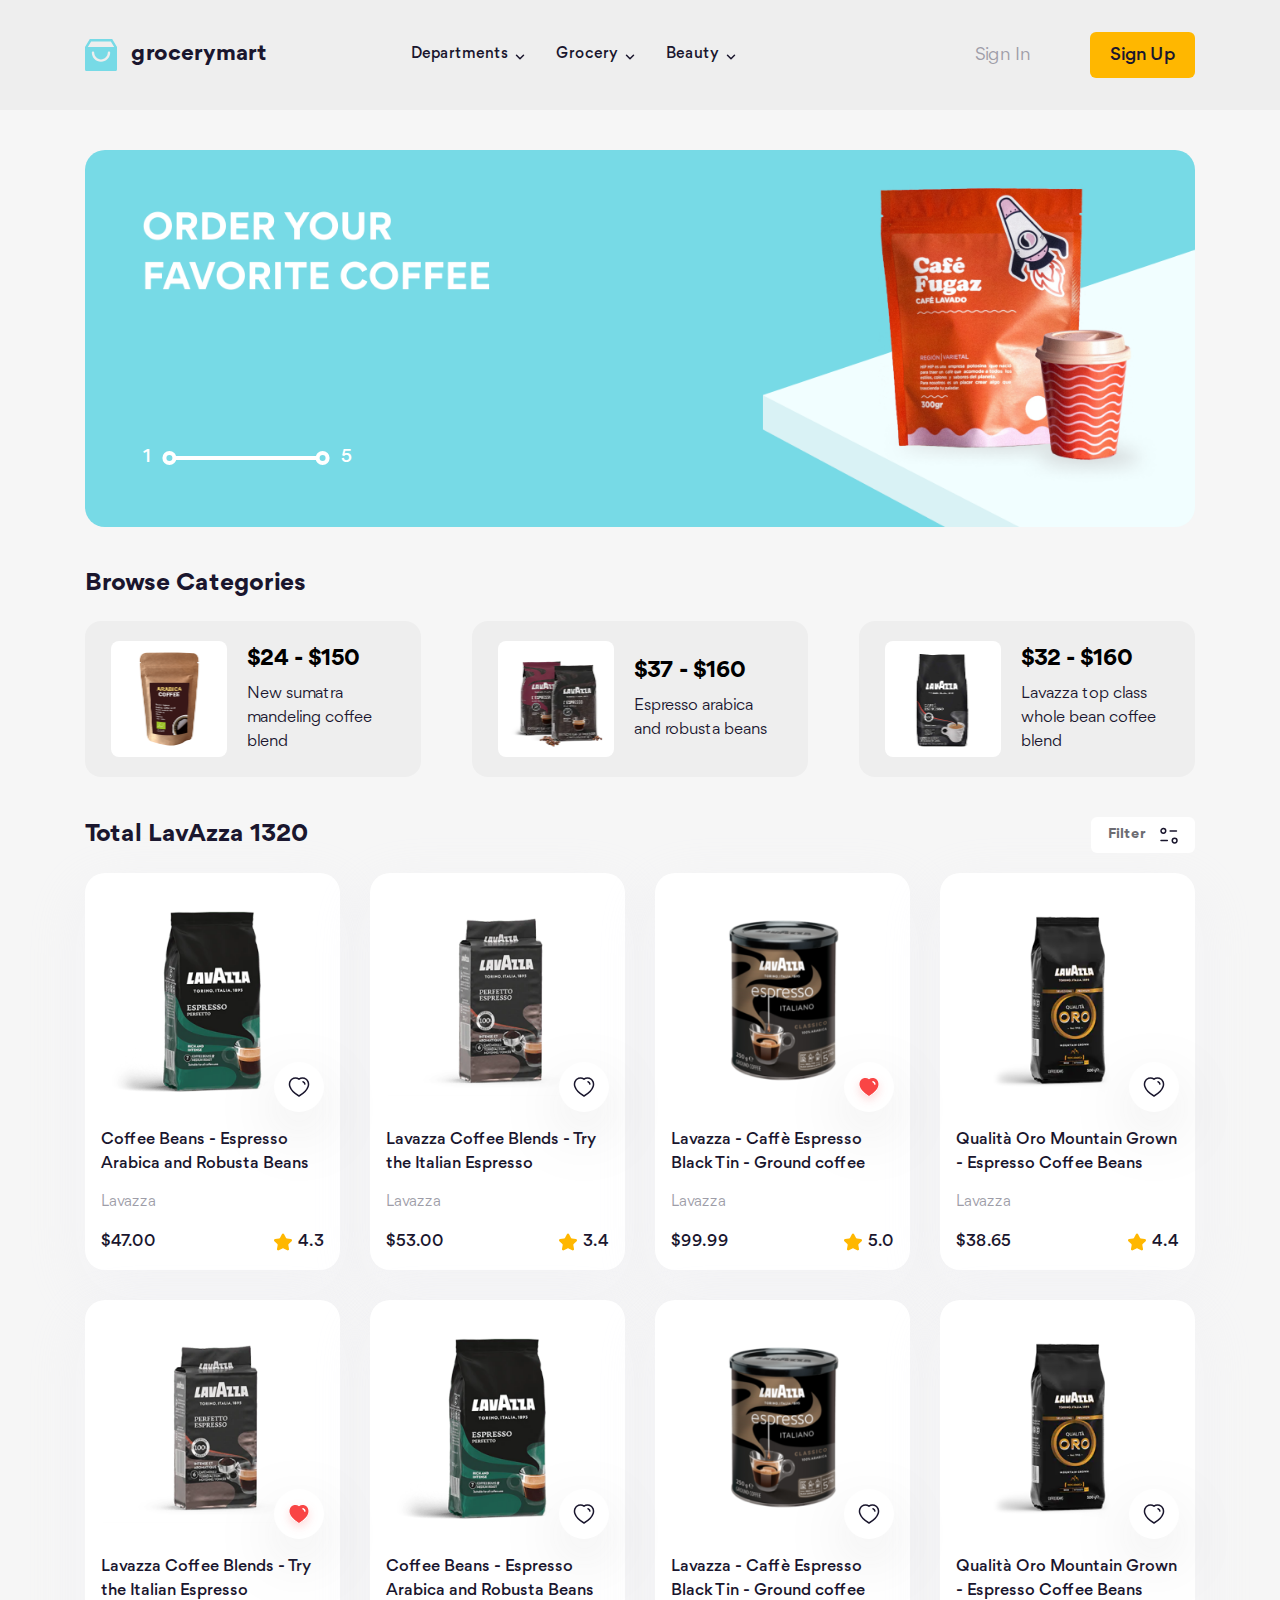
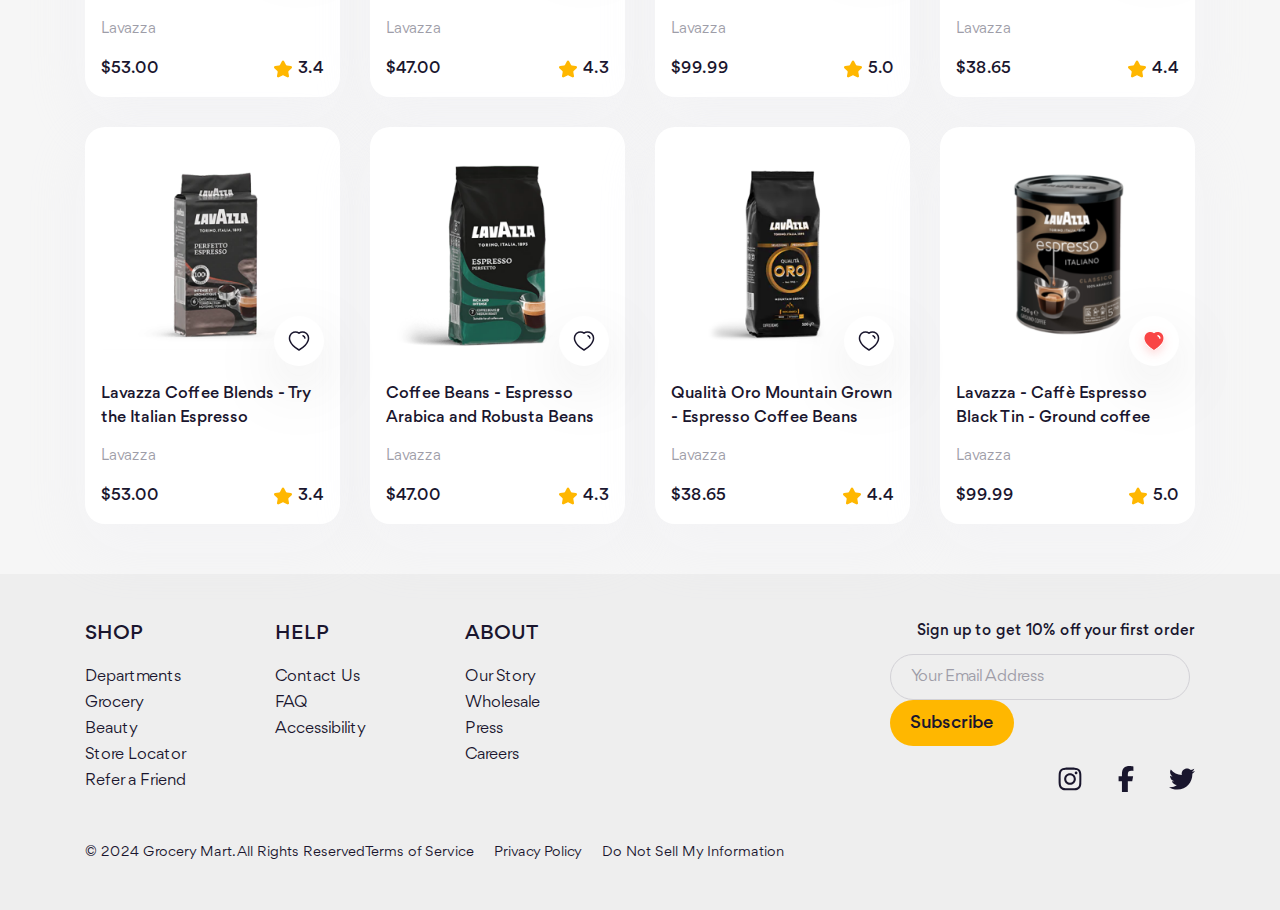
==== commit 214aaef6: "Làm Breadcrumbs cho Product detail" ====
--- a/index.html
+++ b/index.html
@@ -1,5 +1,5 @@
 <!DOCTYPE html>
-<html lang="en" class="dark">
+<html lang="en">
   <head>
     <meta charset="UTF-8" />
     <meta name="viewport" content="width=device-width, initial-scale=1.0" />
@@ -200,7 +200,7 @@
           <div class="col">
             <article class="product-card">
               <div class="product-card__img-wrap">
-                <a href="#!"
+                <a href="./product-detail.html"
                   ><img src="./assets/images/product-card/product-1.png" alt="" class="product-card__thumb"
                 /></a>
                 <button class="like-btn product-card__like-btn">
@@ -208,7 +208,9 @@
                   <img src="./assets/icons/heart-red.svg" alt="" class="like-btn__icon--liked" />
                 </button>
               </div>
-              <h3 class="product-card__title"><a href="#!">Coffee Beans - Espresso Arabica and Robusta Beans</a></h3>
+              <h3 class="product-card__title">
+                <a href="./product-detail.html">Coffee Beans - Espresso Arabica and Robusta Beans</a>
+              </h3>
               <p class="product-card__brand">Lavazza</p>
               <div class="product-card__row">
                 <span class="product-card__price">$47.00</span>
@@ -222,7 +224,7 @@
           <div class="col">
             <article class="product-card">
               <div class="product-card__img-wrap">
-                <a href="#!"
+                <a href="./product-detail.html"
                   ><img src="./assets/images/product-card/product-2.png" alt="" class="product-card__thumb"
                 /></a>
                 <button class="like-btn product-card__like-btn">
@@ -230,7 +232,9 @@
                   <img src="./assets/icons/heart-red.svg" alt="" class="like-btn__icon--liked" />
                 </button>
               </div>
-              <h3 class="product-card__title"><a href="#!">Lavazza Coffee Blends - Try the Italian Espresso</a></h3>
+              <h3 class="product-card__title">
+                <a href="./product-detail.html">Lavazza Coffee Blends - Try the Italian Espresso</a>
+              </h3>
               <p class="product-card__brand">Lavazza</p>
               <div class="product-card__row">
                 <span class="product-card__price">$53.00</span>
@@ -244,7 +248,7 @@
           <div class="col">
             <article class="product-card">
               <div class="product-card__img-wrap">
-                <a href="#!"
+                <a href="./product-detail.html"
                   ><img src="./assets/images/product-card/product-3.png" alt="" class="product-card__thumb"
                 /></a>
                 <button class="like-btn like-btn--liked product-card__like-btn">
@@ -252,7 +256,9 @@
                   <img src="./assets/icons/heart-red.svg" alt="" class="like-btn__icon--liked" />
                 </button>
               </div>
-              <h3 class="product-card__title"><a href="#!">Lavazza - Caffè Espresso Black Tin - Ground coffee</a></h3>
+              <h3 class="product-card__title">
+                <a href="./product-detail.html">Lavazza - Caffè Espresso Black Tin - Ground coffee</a>
+              </h3>
               <p class="product-card__brand">Lavazza</p>
               <div class="product-card__row">
                 <span class="product-card__price">$99.99</span>
@@ -266,7 +272,7 @@
           <div class="col">
             <article class="product-card">
               <div class="product-card__img-wrap">
-                <a href="#!"
+                <a href="./product-detail.html"
                   ><img src="./assets/images/product-card/product-4.png" alt="" class="product-card__thumb"
                 /></a>
                 <button class="like-btn product-card__like-btn">
@@ -274,7 +280,9 @@
                   <img src="./assets/icons/heart-red.svg" alt="" class="like-btn__icon--liked" />
                 </button>
               </div>
-              <h3 class="product-card__title"><a href="#!">Qualità Oro Mountain Grown - Espresso Coffee Beans</a></h3>
+              <h3 class="product-card__title">
+                <a href="./product-detail.html">Qualità Oro Mountain Grown - Espresso Coffee Beans</a>
+              </h3>
               <p class="product-card__brand">Lavazza</p>
               <div class="product-card__row">
                 <span class="product-card__price">$38.65</span>
@@ -288,7 +296,7 @@
           <div class="col">
             <article class="product-card">
               <div class="product-card__img-wrap">
-                <a href="#!"
+                <a href="./product-detail.html"
                   ><img src="./assets/images/product-card/product-2.png" alt="" class="product-card__thumb"
                 /></a>
                 <button class="like-btn product-card__like-btn like-btn--liked">
@@ -296,7 +304,9 @@
                   <img src="./assets/icons/heart-red.svg" alt="" class="like-btn__icon--liked" />
                 </button>
               </div>
-              <h3 class="product-card__title"><a href="#!">Lavazza Coffee Blends - Try the Italian Espresso</a></h3>
+              <h3 class="product-card__title">
+                <a href="./product-detail.html">Lavazza Coffee Blends - Try the Italian Espresso</a>
+              </h3>
               <p class="product-card__brand">Lavazza</p>
               <div class="product-card__row">
                 <span class="product-card__price">$53.00</span>
@@ -310,7 +320,7 @@
           <div class="col">
             <article class="product-card">
               <div class="product-card__img-wrap">
-                <a href="#!"
+                <a href="./product-detail.html"
                   ><img src="./assets/images/product-card/product-1.png" alt="" class="product-card__thumb"
                 /></a>
                 <button class="like-btn product-card__like-btn">
@@ -318,7 +328,9 @@
                   <img src="./assets/icons/heart-red.svg" alt="" class="like-btn__icon--liked" />
                 </button>
               </div>
-              <h3 class="product-card__title"><a href="#!">Coffee Beans - Espresso Arabica and Robusta Beans</a></h3>
+              <h3 class="product-card__title">
+                <a href="./product-detail.html">Coffee Beans - Espresso Arabica and Robusta Beans</a>
+              </h3>
               <p class="product-card__brand">Lavazza</p>
               <div class="product-card__row">
                 <span class="product-card__price">$47.00</span>
@@ -332,7 +344,7 @@
           <div class="col">
             <article class="product-card">
               <div class="product-card__img-wrap">
-                <a href="#!"
+                <a href="./product-detail.html"
                   ><img src="./assets/images/product-card/product-3.png" alt="" class="product-card__thumb"
                 /></a>
                 <button class="like-btn product-card__like-btn">
@@ -340,7 +352,9 @@
                   <img src="./assets/icons/heart-red.svg" alt="" class="like-btn__icon--liked" />
                 </button>
               </div>
-              <h3 class="product-card__title"><a href="#!">Lavazza - Caffè Espresso Black Tin - Ground coffee</a></h3>
+              <h3 class="product-card__title">
+                <a href="./product-detail.html">Lavazza - Caffè Espresso Black Tin - Ground coffee</a>
+              </h3>
               <p class="product-card__brand">Lavazza</p>
               <div class="product-card__row">
                 <span class="product-card__price">$99.99</span>
@@ -354,7 +368,7 @@
           <div class="col">
             <article class="product-card">
               <div class="product-card__img-wrap">
-                <a href="#!"
+                <a href="./product-detail.html"
                   ><img src="./assets/images/product-card/product-4.png" alt="" class="product-card__thumb"
                 /></a>
                 <button class="like-btn product-card__like-btn">
@@ -362,7 +376,9 @@
                   <img src="./assets/icons/heart-red.svg" alt="" class="like-btn__icon--liked" />
                 </button>
               </div>
-              <h3 class="product-card__title"><a href="#!">Qualità Oro Mountain Grown - Espresso Coffee Beans</a></h3>
+              <h3 class="product-card__title">
+                <a href="./product-detail.html">Qualità Oro Mountain Grown - Espresso Coffee Beans</a>
+              </h3>
               <p class="product-card__brand">Lavazza</p>
               <div class="product-card__row">
                 <span class="product-card__price">$38.65</span>
@@ -376,7 +392,7 @@
           <div class="col">
             <article class="product-card">
               <div class="product-card__img-wrap">
-                <a href="#!"
+                <a href="./product-detail.html"
                   ><img src="./assets/images/product-card/product-2.png" alt="" class="product-card__thumb"
                 /></a>
                 <button class="like-btn product-card__like-btn">
@@ -384,7 +400,9 @@
                   <img src="./assets/icons/heart-red.svg" alt="" class="like-btn__icon--liked" />
                 </button>
               </div>
-              <h3 class="product-card__title"><a href="#!">Lavazza Coffee Blends - Try the Italian Espresso</a></h3>
+              <h3 class="product-card__title">
+                <a href="./product-detail.html">Lavazza Coffee Blends - Try the Italian Espresso</a>
+              </h3>
               <p class="product-card__brand">Lavazza</p>
               <div class="product-card__row">
                 <span class="product-card__price">$53.00</span>
@@ -398,7 +416,7 @@
           <div class="col">
             <article class="product-card">
               <div class="product-card__img-wrap">
-                <a href="#!"
+                <a href="./product-detail.html"
                   ><img src="./assets/images/product-card/product-1.png" alt="" class="product-card__thumb"
                 /></a>
                 <button class="like-btn product-card__like-btn">
@@ -406,7 +424,9 @@
                   <img src="./assets/icons/heart-red.svg" alt="" class="like-btn__icon--liked" />
                 </button>
               </div>
-              <h3 class="product-card__title"><a href="#!">Coffee Beans - Espresso Arabica and Robusta Beans</a></h3>
+              <h3 class="product-card__title">
+                <a href="./product-detail.html">Coffee Beans - Espresso Arabica and Robusta Beans</a>
+              </h3>
               <p class="product-card__brand">Lavazza</p>
               <div class="product-card__row">
                 <span class="product-card__price">$47.00</span>
@@ -420,7 +440,7 @@
           <div class="col">
             <article class="product-card">
               <div class="product-card__img-wrap">
-                <a href="#!"
+                <a href="./product-detail.html"
                   ><img src="./assets/images/product-card/product-4.png" alt="" class="product-card__thumb"
                 /></a>
                 <button class="like-btn product-card__like-btn">
@@ -428,7 +448,9 @@
                   <img src="./assets/icons/heart-red.svg" alt="" class="like-btn__icon--liked" />
                 </button>
               </div>
-              <h3 class="product-card__title"><a href="#!">Qualità Oro Mountain Grown - Espresso Coffee Beans</a></h3>
+              <h3 class="product-card__title">
+                <a href="./product-detail.html">Qualità Oro Mountain Grown - Espresso Coffee Beans</a>
+              </h3>
               <p class="product-card__brand">Lavazza</p>
               <div class="product-card__row">
                 <span class="product-card__price">$38.65</span>
@@ -442,7 +464,7 @@
           <div class="col">
             <article class="product-card">
               <div class="product-card__img-wrap">
-                <a href="#!"
+                <a href="./product-detail.html"
                   ><img src="./assets/images/product-card/product-3.png" alt="" class="product-card__thumb"
                 /></a>
                 <button class="like-btn product-card__like-btn like-btn--liked">
@@ -450,7 +472,9 @@
                   <img src="./assets/icons/heart-red.svg" alt="" class="like-btn__icon--liked" />
                 </button>
               </div>
-              <h3 class="product-card__title"><a href="#!">Lavazza - Caffè Espresso Black Tin - Ground coffee</a></h3>
+              <h3 class="product-card__title">
+                <a href="./product-detail.html">Lavazza - Caffè Espresso Black Tin - Ground coffee</a>
+              </h3>
               <p class="product-card__brand">Lavazza</p>
               <div class="product-card__row">
                 <span class="product-card__price">$99.99</span>
--- a/assets/css/main.css
+++ b/assets/css/main.css
@@ -166,11 +166,13 @@
 a,
 button,
 input,
+label,
 select,
 textarea {
   padding: 0;
   font-family: inherit;
   color: inherit;
+  background: transparent;
   outline: none;
   -webkit-tap-highlight-color: transparent;
 }
@@ -1307,6 +1309,41 @@
     display: none !important;
   }
 }
+@keyframes shake {
+  0% {
+    transform: translate(1px, 1px) rotate(0deg);
+  }
+  10% {
+    transform: translate(-1px, -2px) rotate(-1deg);
+  }
+  20% {
+    transform: translate(-3px, 0px) rotate(1deg);
+  }
+  30% {
+    transform: translate(3px, 2px) rotate(0deg);
+  }
+  40% {
+    transform: translate(1px, -1px) rotate(1deg);
+  }
+  50% {
+    transform: translate(-1px, 2px) rotate(-1deg);
+  }
+  60% {
+    transform: translate(-3px, 1px) rotate(0deg);
+  }
+  70% {
+    transform: translate(3px, 1px) rotate(-1deg);
+  }
+  80% {
+    transform: translate(-1px, -1px) rotate(1deg);
+  }
+  90% {
+    transform: translate(1px, 2px) rotate(0deg);
+  }
+  100% {
+    transform: translate(1px, -2px) rotate(-1deg);
+  }
+}
 .top-act__btn, .top-act__group, .top-act, .navbar__link, .navbar__list, .top-bar {
   display: flex;
   align-items: center;
@@ -1330,10 +1367,28 @@
   .top-bar {
     padding: 20px 0;
   }
+  .top-bar__logo {
+    gap: 10px !important;
+    margin-left: 50px;
+  }
+  .top-bar__logo-img {
+    width: 24px;
+  }
+  .top-bar__logo-title {
+    font-size: 1.8rem !important;
+    line-height: 144.444% !important;
+  }
 }
 @media (max-width: 767.98px) {
   .top-bar {
     justify-content: space-between;
+  }
+  .top-bar__logo {
+    position: absolute;
+    top: 50%;
+    left: 50%;
+    translate: -50% -50%;
+    margin-left: 0;
   }
 }
 @media (max-width: 575.98px) {
@@ -1484,6 +1539,11 @@
   .top-act {
     margin-left: 0;
   }
+  .top-act__sign-up {
+    height: 40px !important;
+    padding: 0 12px !important;
+    font-size: 1.5rem !important;
+  }
 }
 .top-act__group {
   border-radius: 8px;
@@ -1648,37 +1708,10 @@
   align-items: center;
   gap: 14px;
 }
-@media (max-width: 991.98px) {
-  .logo {
-    gap: 10px;
-    margin-left: 50px;
-  }
-}
-@media (max-width: 767.98px) {
-  .logo {
-    margin-left: 0;
-  }
-}
-@media (max-width: 575.98px) {
-  .logo {
-    margin-left: 0;
-  }
-}
-@media (max-width: 991.98px) {
-  .logo__img {
-    width: 24px;
-  }
-}
 .logo__title {
   font-size: 2.2rem;
   font-weight: 700;
   line-height: 145.455%;
-}
-@media (max-width: 991.98px) {
-  .logo__title {
-    font-size: 1.8rem;
-    line-height: 144.444%;
-  }
 }
 
 .dropdown {
@@ -2039,6 +2072,10 @@
 }
 
 .btn {
+  display: flex;
+  align-items: center;
+  justify-content: center;
+  gap: 10px;
   height: 46px;
   padding: 0 20px;
   border-radius: 6px;
@@ -2047,7 +2084,7 @@
   background: #f8f8fb;
   user-select: none;
 }
-.btn + .btn {
+.btn + .btn:not(.btn--not-margin) {
   margin-left: 20px;
 }
 .btn-text {
@@ -2347,6 +2384,184 @@
   .filter__content {
     max-height: calc(100vh - 200px);
   }
+}
+
+.form {
+  width: 100%;
+}
+.form:has(:invalid) .form__submit-btn {
+  opacity: 0.5;
+  pointer-events: none;
+}
+.form__group + .form__group {
+  margin-top: 30px;
+}
+@media (max-width: 767.98px) {
+  .form__group + .form__group {
+    margin-top: 20px;
+  }
+}
+.form__group-inline {
+  display: flex;
+  align-items: center;
+}
+.form__group:has(:invalid):has(.form__input:not(:placeholder-shown)) .form__error {
+  display: block;
+}
+.form__group:has(:invalid):has(.form__input:not(:placeholder-shown)) .form__input-icon {
+  display: none;
+}
+.form__group:has(:invalid):has(.form__input:not(:placeholder-shown)) .form__input-icon-error {
+  display: block;
+}
+.form__text-input {
+  display: flex;
+  align-items: center;
+  height: 50px;
+  padding: 0 12px;
+  border-radius: 10px;
+  border: 1.5px solid #9e9da8;
+}
+@media (max-width: 767.98px) {
+  .form__text-input {
+    height: 48px;
+  }
+}
+.form__text-input:focus-within {
+  border-color: #77dae6;
+}
+.form__text-input:has(:invalid):has(.form__input:not(:placeholder-shown)) {
+  border-color: #f44336;
+  background: rgba(244, 67, 54, 0.1);
+}
+.form__input {
+  flex: 1;
+  height: 100%;
+  font-size: 1.8rem;
+  font-weight: 500;
+  line-height: 144.444%;
+  border: none;
+  border-radius: 10px;
+}
+@media (max-width: 767.98px) {
+  .form__input {
+    font-size: 1.6rem;
+  }
+}
+.form__input-icon, .form__input-icon-error {
+  width: 24px;
+  height: 24px;
+  margin-left: 12px;
+}
+.form__input-icon {
+  filter: var(--form-input-icon);
+}
+.form__input-icon-error {
+  display: none;
+  animation: shake 0.5s;
+}
+.form__input::placeholder {
+  color: var(--form-placeholder-color);
+}
+.form--pull-right {
+  margin-left: auto;
+}
+.form__checkbox {
+  position: relative;
+  display: flex;
+  align-items: center;
+  user-select: none;
+}
+.form__checkbox-label {
+  margin-left: 29px;
+  color: #9e9da8;
+  font-size: 1.5rem;
+  font-weight: 500;
+  line-height: 146.667%;
+}
+@media (max-width: 767.98px) {
+  .form__checkbox-label {
+    font-size: 1.4rem;
+  }
+}
+.form__checkbox::before, .form__checkbox::after {
+  content: "";
+  position: absolute;
+}
+.form__checkbox::before {
+  width: 19px;
+  height: 19px;
+  border-radius: 5px;
+  border: 1.5px solid #9e9da8;
+}
+.form__checkbox:has(:checked)::before {
+  background: #ffb700;
+  border-color: #ffb700;
+}
+.form__checkbox:has(:checked)::after {
+  left: 2px;
+  top: 5px;
+  width: 15px;
+  height: 8px;
+  border: 3px solid;
+  border-color: transparent transparent #fff #fff;
+  rotate: -45deg;
+}
+.form__btn-icon {
+  filter: var(--form-input-icon);
+}
+.form__error {
+  display: none;
+  margin: 5px;
+  color: #f44336;
+  font-size: 1.5rem;
+  font-weight: 500;
+}
+
+.message {
+  width: 100%;
+  padding: 15px;
+  font-size: 1.5rem;
+  font-weight: 500;
+  border-radius: 10px;
+}
+.message--success {
+  background: rgba(220, 243, 213, 0.3);
+  border: 1.5px solid #6fdb80;
+}
+
+.breadcrumbs {
+  display: flex;
+  align-items: center;
+  flex-wrap: wrap;
+  gap: 20px;
+  padding: 20px;
+  border-radius: 10px;
+  background: var(--breadcrumbs-bg);
+  box-shadow: 0px 20px 60px 10px var(--breadcrumbs-shadow-colors);
+}
+@media (max-width: 767.98px) {
+  .breadcrumbs {
+    gap: 16px;
+  }
+}
+.breadcrumbs__link {
+  display: flex;
+  align-items: center;
+  gap: 8px;
+  color: #9e9da8;
+  font-size: 16px;
+  font-weight: 500;
+  line-height: 150%;
+  white-space: nowrap;
+}
+@media (max-width: 767.98px) {
+  .breadcrumbs__link {
+    font-size: 1.4rem;
+  }
+}
+.breadcrumbs__link--current {
+  color: inherit;
 }
 
 html {
@@ -2374,6 +2589,11 @@
   --filter-form-bg: #fff;
   --filter-form-shadow: rgba(200, 200, 200, 0.4);
   --filter-form-tag-bg: #f8f8fb;
+  --auth-content-bg: #fff;
+  --form-placeholder-color: #d2d1d6;
+  --product-detail-bg: #fff;
+  --breadcrumbs-bg: #f6f6f6;
+  --breadcrumbs-shadow-color: rgba(237, 237, 246, 0.2);
 }
 @media (max-width: 991.98px) {
   html {
@@ -2384,6 +2604,21 @@
 @media (max-width: 767.98px) {
   html {
     --cate-item-bg: #fff;
+  }
+}
+@media (max-width: 767.98px) {
+  html {
+    --auth-intro-bg: #fff;
+  }
+}
+@media (max-width: 767.98px) {
+  html {
+    --product-detail-bg: #fafafd;
+  }
+}
+@media (max-width: 767.98px) {
+  html {
+    --breadcrumbs-bg: #fff;
   }
 }
 
@@ -2419,6 +2654,15 @@
   --filter-form-tag-bg: #171c28;
   --filter-arrow-icon-color: brightness(0) saturate(100%) invert(13%) sepia(34%) saturate(445%) hue-rotate(182deg)
     brightness(93%) contrast(85%);
+  --auth-text-color: #b9babe;
+  --auth-content-bg: #292e39;
+  --auth-intro-bg: #171c28;
+  --form-placeholder-color: #b9babe;
+  --form-input-icon: brightness(0) saturate(100%) invert(88%) sepia(6%) saturate(137%) hue-rotate(191deg)
+    brightness(86%) contrast(86%);
+  --product-detail-bg: #292e39;
+  --breadcrumbs-bg: #171c28;
+  --breadcrumbs-shadow-color: rgba(23, 28, 40, 0.2);
 }
 @media (max-width: 991.98px) {
   html.dark {
@@ -2460,4 +2704,178 @@
   margin-bottom: 20px;
 }
 
+.auth {
+  display: flex;
+  min-height: 100vh;
+}
+@supports (-webkit-touch-callout: none) {
+  .auth {
+    min-height: -webkit-fill-available;
+  }
+}
+.auth__intro, .auth__content {
+  flex: 1;
+  padding: 0 30px;
+}
+.auth__intro {
+  position: relative;
+  display: flex;
+  flex-direction: column;
+  justify-content: center;
+  align-items: center;
+  background: var(--auth-intro-bg);
+}
+.auth__intro-logo, .auth__intro-next {
+  position: absolute;
+  left: 50%;
+  translate: -50%;
+}
+.auth__intro-logo {
+  top: 80px;
+}
+.auth__intro-next {
+  bottom: 50px;
+}
+.auth__intro-img {
+  width: min(424px, 100%);
+}
+.auth__intro-text {
+  max-width: 412px;
+  margin-top: 50px;
+  text-align: center;
+  font-size: 1.8rem;
+  font-weight: 500;
+  line-height: 144.444%;
+  color: var(--auth-text-color);
+}
+@media (max-width: 767.98px) {
+  .auth__intro-text {
+    font-size: 1.5rem;
+  }
+}
+.auth__content {
+  background: var(--auth-content-bg);
+}
+@media (max-width: 767.98px) {
+  .auth__content {
+    position: fixed;
+    inset: 0;
+    z-index: 1;
+    transition: translate 0.3s;
+    overflow-y: auto;
+  }
+  .auth__content.hide {
+    translate: 100%;
+  }
+}
+.auth__content-inner {
+  display: flex;
+  flex-direction: column;
+  align-items: center;
+  width: min(460px, 100%);
+  margin: 0 auto;
+  padding: 50px 0;
+}
+@media (max-width: 767.98px) {
+  .auth__content-inner {
+    padding: 30px 0;
+  }
+}
+.auth__heading {
+  margin-top: 50px;
+  color: var(--auth-text-color);
+  font-size: 3rem;
+  font-weight: 500;
+  line-height: 146.667%;
+}
+@media (max-width: 767.98px) {
+  .auth__heading {
+    font-size: 2.2rem;
+    margin-top: 40px;
+  }
+}
+.auth__desc {
+  margin-top: 10px;
+  padding: 0 20px;
+  text-align: center;
+  color: #9e9da8;
+  font-size: 1.5rem;
+  font-weight: 500;
+  line-height: 146.667%;
+}
+@media (max-width: 767.98px) {
+  .auth__desc {
+    font-size: 1.4rem;
+  }
+}
+.auth__message {
+  margin-top: 20px;
+}
+.auth__form {
+  margin-top: 60px;
+}
+@media (max-width: 767.98px) {
+  .auth__form {
+    margin-top: 30px;
+  }
+}
+.auth__form-forgot {
+  margin-top: 40px;
+}
+.auth__link {
+  color: #0071dc;
+  font-size: 1.5rem;
+  font-weight: 500;
+  line-height: 146.667%;
+}
+@media (max-width: 767.98px) {
+  .auth__link {
+    font-size: 1.4rem;
+  }
+}
+.auth__link-text {
+  font-size: inherit;
+}
+.auth__btn-group {
+  display: flex;
+  flex-direction: column;
+  gap: 30px;
+  margin-top: 50px !important;
+}
+@media (max-width: 767.98px) {
+  .auth__btn-group {
+    margin-top: 40px !important;
+    gap: 20px;
+  }
+}
+.auth__btn {
+  width: 100%;
+  height: 50px;
+}
+.auth__btn--dark {
+  color: var(--auth-text-color);
+}
+.auth__text {
+  margin-top: 108px;
+  color: #9e9da8;
+  font-size: 1.8rem;
+  line-height: 144.444%;
+}
+@media (max-width: 767.98px) {
+  .auth__text {
+    margin-top: 25px;
+    font-size: 1.6rem;
+  }
+}
+
+.product-page {
+  display: flex;
+  flex-direction: column;
+  background-color: var(--product-detail-bg);
+}
+
+.product-container {
+  margin-top: 30px;
+}
+
 /*# sourceMappingURL=main.css.map */
